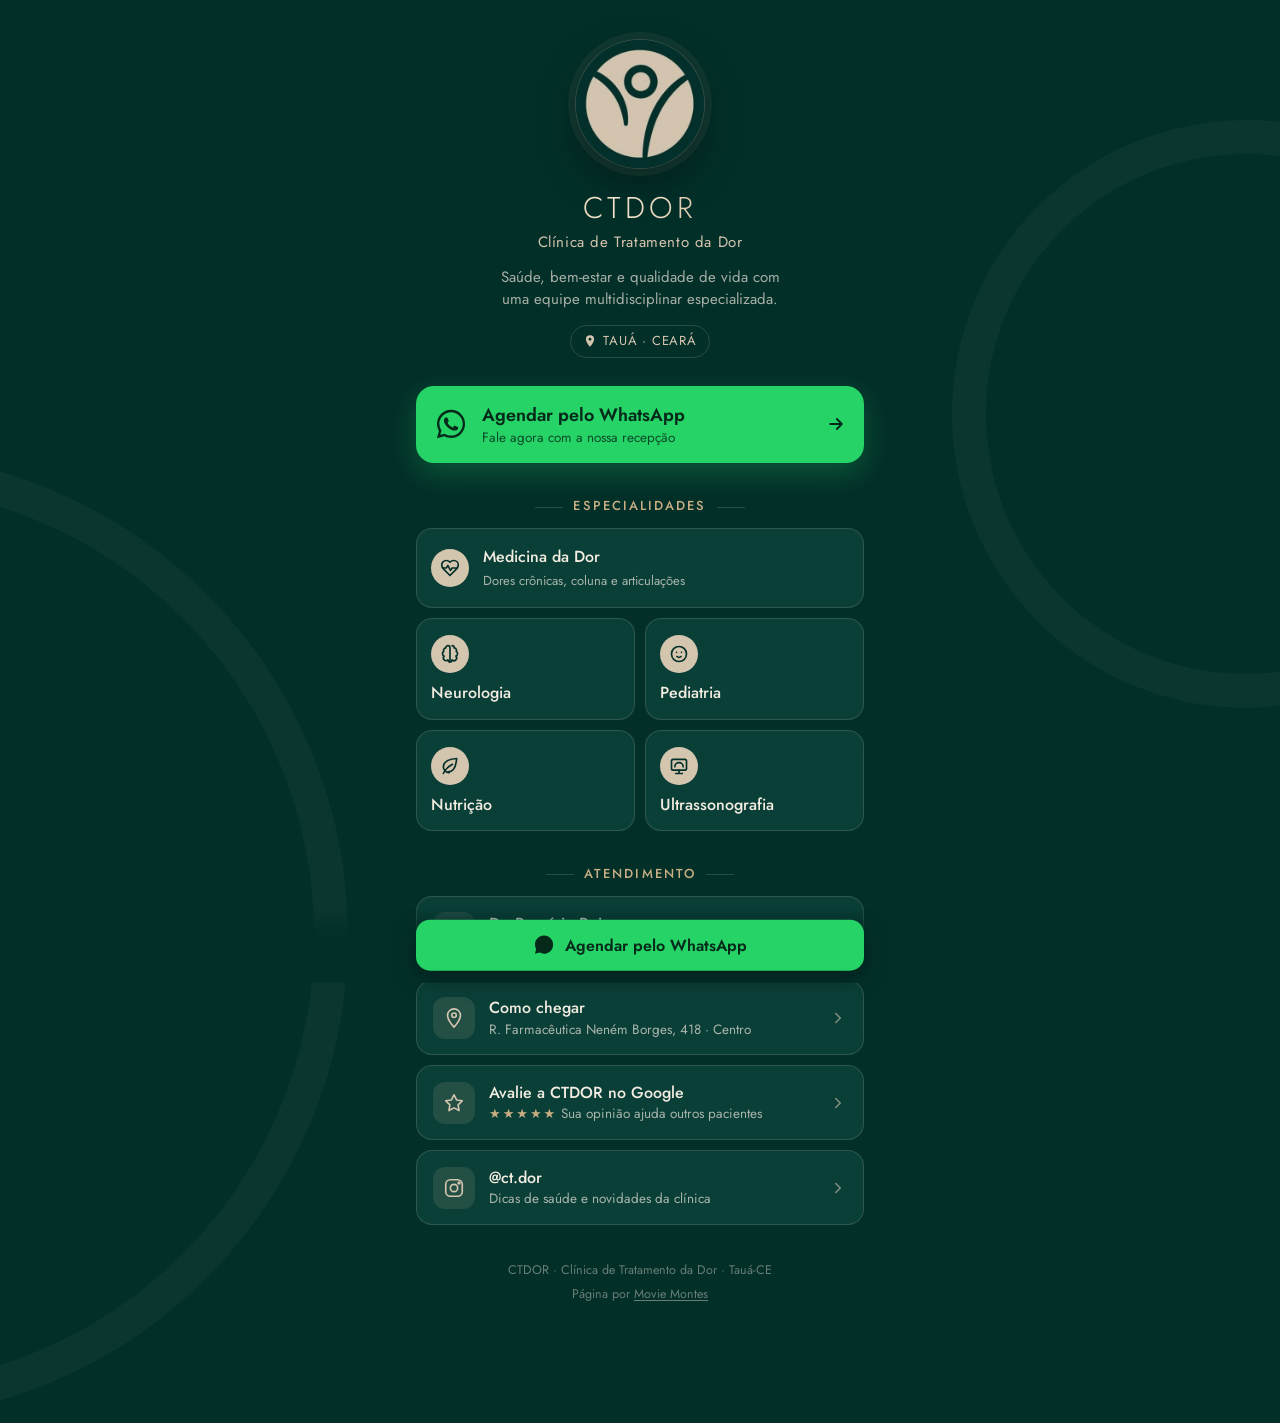
==== ctdor/index.html @ d0fdc2e5 "Página de links da CTDOR (substitui o Beacons do Dr. Romário) Co-Authored-By: Claude Opus 5.5 <norep" ====
<!doctype html>
<html lang="pt-BR">
<head>
  <meta charset="utf-8">
  <meta name="viewport" content="width=device-width, initial-scale=1, viewport-fit=cover">
  <title>CTDOR — Clínica de Tratamento da Dor · Tauá-CE</title>
  <meta name="description" content="CTDOR, Clínica de Tratamento da Dor em Tauá-CE. Medicina da dor, neurologia, pediatria, nutrição e ultrassonografia. Agende pelo WhatsApp.">
  <meta property="og:type" content="website">
  <meta property="og:title" content="CTDOR — Clínica de Tratamento da Dor">
  <meta property="og:description" content="Equipe multidisciplinar em Tauá-CE. Agende sua consulta pelo WhatsApp.">
  <meta property="og:image" content="https://brunomontes.github.io/ctdor/compartilhar.jpg">
  <meta name="theme-color" content="#032F29">
  <link rel="icon" href="icone.jpg">
  <link rel="apple-touch-icon" href="logo.jpg">
  <link rel="preconnect" href="https://fonts.googleapis.com">
  <link rel="preconnect" href="https://fonts.gstatic.com" crossorigin>
  <link href="https://fonts.googleapis.com/css2?family=Jost:wght@300;400;500;600&display=swap" rel="stylesheet">
  <style>
    :root {
      --verde: #032F29;
      --verde-2: #0A3F37;
      --verde-3: #12524A;
      --bege: #D4C5AF;
      --creme: #F3ECE1;
      --ouro: #C9AE84;
      --zap: #25D366;
      --texto: #F3ECE1;
      --suave: rgba(243, 236, 225, .68);
      --linha: rgba(212, 197, 175, .18);
    }
    * { box-sizing: border-box; margin: 0; padding: 0; }
    html { -webkit-text-size-adjust: 100%; }
    body {
      font-family: "Jost", system-ui, sans-serif;
      background: var(--verde);
      color: var(--texto);
      min-height: 100vh;
      line-height: 1.45;
      overflow-x: hidden;
    }
    /* arcos do logo, ao fundo */
    body::before, body::after {
      content: ""; position: fixed; border-radius: 50%; pointer-events: none; z-index: 0;
      border: 34px solid rgba(255, 255, 255, .035);
    }
    body::before { width: 520px; height: 520px; right: -260px; top: 120px; }
    body::after  { width: 900px; height: 900px; left: -620px; bottom: -520px; }

    main {
      position: relative; z-index: 1;
      max-width: 480px; margin: 0 auto;
      padding: 40px 16px 120px;
    }
    a { color: inherit; text-decoration: none; }
    svg { flex-shrink: 0; }

    /* ---------- topo ---------- */
    .topo { text-align: center; }
    .logo {
      width: 128px; height: 128px; border-radius: 50%;
      display: block; margin: 0 auto 18px;
      box-shadow: 0 0 0 1px var(--linha), 0 0 0 8px rgba(212, 197, 175, .06), 0 16px 40px rgba(0, 0, 0, .35);
    }
    h1 {
      font-weight: 300; font-size: 30px; letter-spacing: .14em;
      background: linear-gradient(100deg, #B89A70, #F4E7CF 45%, #A88A62);
      -webkit-background-clip: text; background-clip: text; color: transparent;
    }
    .sub { font-size: 15px; letter-spacing: .04em; color: var(--bege); margin-top: 2px; }
    .bio { color: var(--suave); font-size: 15px; margin: 14px auto 0; max-width: 34ch; }
    .local {
      display: inline-flex; align-items: center; gap: 6px; margin-top: 14px;
      font-size: 13px; letter-spacing: .06em; text-transform: uppercase; color: var(--bege);
      padding: 6px 12px; border: 1px solid var(--linha); border-radius: 99px;
    }

    /* ---------- botões ---------- */
    .cta {
      display: flex; align-items: center; gap: 14px;
      margin-top: 28px; padding: 16px 18px; border-radius: 18px;
      background: var(--zap); color: #062A1A;
      box-shadow: 0 10px 28px rgba(37, 211, 102, .25);
      transition: transform .15s ease;
    }
    .cta:active { transform: scale(.98); }
    .cta b { display: block; font-size: 18px; font-weight: 600; }
    .cta small { display: block; font-size: 13.5px; opacity: .8; }
    .cta .seta { margin-left: auto; }

    .titulo {
      margin: 34px 0 12px; font-size: 13px; font-weight: 500;
      letter-spacing: .16em; text-transform: uppercase; color: var(--ouro); text-align: center;
    }
    .titulo::before, .titulo::after {
      content: ""; display: inline-block; width: 28px; height: 1px; background: var(--linha);
      vertical-align: middle; margin: 0 10px;
    }

    .grade { display: grid; grid-template-columns: 1fr 1fr; gap: 10px; }
    .esp {
      display: flex; flex-direction: column; gap: 10px;
      padding: 16px 14px; border-radius: 16px;
      background: var(--verde-2); border: 1px solid var(--linha);
      transition: background .15s ease, transform .15s ease;
    }
    .esp:hover { background: var(--verde-3); }
    .esp:active { transform: scale(.98); }
    .esp .ic {
      width: 38px; height: 38px; border-radius: 50%;
      display: grid; place-items: center; background: var(--bege); color: var(--verde);
    }
    .esp b { font-weight: 500; font-size: 16px; line-height: 1.2; }
    .esp small { font-size: 13px; color: var(--suave); }
    .esp.larga { grid-column: 1 / -1; flex-direction: row; align-items: center; gap: 14px; }

    .item {
      display: flex; align-items: center; gap: 14px;
      padding: 15px 16px; border-radius: 16px; margin-bottom: 10px;
      background: var(--verde-2); border: 1px solid var(--linha);
      transition: background .15s ease, transform .15s ease;
    }
    .item:hover { background: var(--verde-3); }
    .item:active { transform: scale(.98); }
    .item .ic {
      width: 42px; height: 42px; border-radius: 12px;
      display: grid; place-items: center; background: rgba(212, 197, 175, .12); color: var(--bege);
    }
    .item b { display: block; font-weight: 500; font-size: 16px; }
    .item small { display: block; font-size: 13.5px; color: var(--suave); }
    .item .seta { margin-left: auto; color: var(--bege); opacity: .6; }
    .estrelas { color: var(--ouro); letter-spacing: 2px; font-size: 13px; }

    footer {
      text-align: center; margin-top: 36px; font-size: 12.5px; color: rgba(243, 236, 225, .42);
    }
    footer a { text-decoration: underline; text-underline-offset: 2px; }

    /* ---------- barra fixa de WhatsApp ---------- */
    .barra {
      position: fixed; z-index: 5; left: 0; right: 0; bottom: 0;
      padding: 12px 16px calc(12px + env(safe-area-inset-bottom));
      background: linear-gradient(to top, var(--verde) 60%, rgba(3, 47, 41, 0));
      transform: translateY(110%); transition: transform .25s ease;
    }
    .barra.visivel { transform: none; }
    .barra a {
      max-width: 448px; margin: 0 auto;
      display: flex; align-items: center; justify-content: center; gap: 10px;
      padding: 14px; border-radius: 14px; background: var(--zap); color: #062A1A;
      font-weight: 600; font-size: 16px; box-shadow: 0 8px 24px rgba(0, 0, 0, .3);
    }

    @media (prefers-reduced-motion: reduce) {
      * { transition: none !important; }
    }
  </style>
</head>
<body>
  <main>

    <header class="topo">
      <img class="logo" src="logo.jpg" alt="Logo CTDOR" width="128" height="128">
      <h1>CTDOR</h1>
      <p class="sub">Clínica de Tratamento da Dor</p>
      <p class="bio">Saúde, bem-estar e qualidade de vida com uma equipe multidisciplinar especializada.</p>
      <span class="local">
        <svg width="14" height="14" viewBox="0 0 24 24" fill="currentColor"><path d="M12 2a7 7 0 0 0-7 7c0 5.2 7 13 7 13s7-7.8 7-13a7 7 0 0 0-7-7Zm0 9.5A2.5 2.5 0 1 1 12 6.5a2.5 2.5 0 0 1 0 5Z"/></svg>
        Tauá · Ceará
      </span>
    </header>

    <!-- Botão principal: recepção da clínica -->
    <a class="cta zap" id="cta" data-msg="Olá! Vim pelo Instagram e gostaria de agendar uma consulta na CTDOR." href="https://wa.me/5588997173507" target="_blank" rel="noopener">
      <svg width="34" height="34" viewBox="0 0 24 24" fill="currentColor"><path d="M19.05 4.91A9.82 9.82 0 0 0 12.04 2C6.58 2 2.13 6.45 2.13 11.91c0 1.75.46 3.45 1.32 4.95L2.05 22l5.25-1.38c1.45.79 3.08 1.21 4.74 1.21 5.46 0 9.91-4.45 9.91-9.91 0-2.65-1.03-5.14-2.9-7.01Zm-7.01 15.24c-1.48 0-2.93-.4-4.2-1.15l-.3-.18-3.12.82.83-3.04-.2-.31a8.26 8.26 0 0 1-1.26-4.38c0-4.54 3.7-8.24 8.24-8.24 2.2 0 4.27.86 5.82 2.42a8.18 8.18 0 0 1 2.41 5.83c.01 4.54-3.68 8.23-8.22 8.23Zm4.52-6.16c-.25-.12-1.47-.72-1.69-.81-.23-.08-.39-.12-.56.12-.17.25-.64.81-.78.97-.14.17-.29.19-.54.06-.25-.12-1.05-.39-1.99-1.23-.74-.66-1.23-1.47-1.38-1.72-.14-.25-.02-.38.11-.51.11-.11.25-.29.37-.43s.17-.25.25-.41c.08-.17.04-.31-.02-.43s-.56-1.34-.76-1.84c-.2-.48-.41-.42-.56-.43h-.48c-.17 0-.43.06-.66.31-.22.25-.86.85-.86 2.07 0 1.22.89 2.4 1.01 2.56.12.17 1.75 2.67 4.23 3.74.59.26 1.05.41 1.41.52.59.19 1.13.16 1.56.1.48-.07 1.47-.6 1.67-1.18.21-.58.21-1.07.14-1.18s-.22-.16-.47-.28Z"/></svg>
      <span>
        <b>Agendar pelo WhatsApp</b>
        <small>Fale agora com a nossa recepção</small>
      </span>
      <svg class="seta" width="20" height="20" viewBox="0 0 24 24" fill="none" stroke="currentColor" stroke-width="2.2" stroke-linecap="round" stroke-linejoin="round"><path d="M5 12h14M13 6l6 6-6 6"/></svg>
    </a>

    <!-- Especialidades: cada uma abre o WhatsApp já dizendo qual é -->
    <h2 class="titulo">Especialidades</h2>
    <div class="grade">
      <a class="esp larga zap" data-msg="Olá! Vim pelo Instagram e gostaria de agendar uma consulta de Medicina da Dor." href="https://wa.me/5588997173507" target="_blank" rel="noopener">
        <span class="ic"><svg width="20" height="20" viewBox="0 0 24 24" fill="none" stroke="currentColor" stroke-width="2" stroke-linecap="round" stroke-linejoin="round"><path d="M19 14c1.5-1.5 3-3.2 3-5.5A5.5 5.5 0 0 0 16.5 3c-1.8 0-3 .5-4.5 2-1.5-1.5-2.7-2-4.5-2A5.5 5.5 0 0 0 2 8.5c0 2.3 1.5 4 3 5.5l7 7Z"/><path d="M3.2 12h4.3l2-3 3 6 2-3h6.3"/></svg></span>
        <span><b>Medicina da Dor</b><br><small>Dores crônicas, coluna e articulações</small></span>
      </a>
      <a class="esp zap" data-msg="Olá! Vim pelo Instagram e gostaria de agendar uma consulta de Neurologia." href="https://wa.me/5588997173507" target="_blank" rel="noopener">
        <span class="ic"><svg width="20" height="20" viewBox="0 0 24 24" fill="none" stroke="currentColor" stroke-width="2" stroke-linecap="round" stroke-linejoin="round"><path d="M9.5 2A2.5 2.5 0 0 0 7 4.5v.2A3 3 0 0 0 4.5 9a3 3 0 0 0 .5 5.5A3 3 0 0 0 9.5 19 2.5 2.5 0 0 0 12 21.5V4.5A2.5 2.5 0 0 0 9.5 2Z"/><path d="M14.5 2A2.5 2.5 0 0 1 17 4.5v.2A3 3 0 0 1 19.5 9a3 3 0 0 1-.5 5.5A3 3 0 0 1 14.5 19 2.5 2.5 0 0 1 12 21.5"/></svg></span>
        <b>Neurologia</b>
      </a>
      <a class="esp zap" data-msg="Olá! Vim pelo Instagram e gostaria de agendar uma consulta de Pediatria." href="https://wa.me/5588997173507" target="_blank" rel="noopener">
        <span class="ic"><svg width="20" height="20" viewBox="0 0 24 24" fill="none" stroke="currentColor" stroke-width="2" stroke-linecap="round" stroke-linejoin="round"><circle cx="12" cy="12" r="9"/><path d="M9 10h.01M15 10h.01M9.5 15a3.5 3.5 0 0 0 5 0"/></svg></span>
        <b>Pediatria</b>
      </a>
      <a class="esp zap" data-msg="Olá! Vim pelo Instagram e gostaria de agendar uma consulta de Nutrição." href="https://wa.me/5588997173507" target="_blank" rel="noopener">
        <span class="ic"><svg width="20" height="20" viewBox="0 0 24 24" fill="none" stroke="currentColor" stroke-width="2" stroke-linecap="round" stroke-linejoin="round"><path d="M11 20A7 7 0 0 1 4 13c0-5 4-9 16-10-1 12-5 16-10 16Z"/><path d="M4 21c3-6 7-9 11-11"/></svg></span>
        <b>Nutrição</b>
      </a>
      <a class="esp zap" data-msg="Olá! Vim pelo Instagram e gostaria de agendar um exame de Ultrassonografia." href="https://wa.me/5588997173507" target="_blank" rel="noopener">
        <span class="ic"><svg width="20" height="20" viewBox="0 0 24 24" fill="none" stroke="currentColor" stroke-width="2" stroke-linecap="round" stroke-linejoin="round"><rect x="3" y="4" width="18" height="13" rx="2"/><path d="M7 13a5 5 0 0 1 10 0M8 21h8M12 17v4"/></svg></span>
        <b>Ultrassonografia</b>
      </a>
    </div>

    <h2 class="titulo">Atendimento</h2>

    <a class="item" href="http://wa.me/5588981586446?text=Ol%C3%A1!%20Vim%20pelo%20Instagram%20e%20gostaria%20de%20saber%20mais%20sobre%20a%20consulta%20com%20Dr.%20Rom%C3%A1rio." target="_blank" rel="noopener">
      <span class="ic"><svg width="22" height="22" viewBox="0 0 24 24" fill="none" stroke="currentColor" stroke-width="1.8" stroke-linecap="round" stroke-linejoin="round"><circle cx="12" cy="7" r="4"/><path d="M5 21v-1a7 7 0 0 1 14 0v1"/><path d="M12 14v4M10 16h4"/></svg></span>
      <span><b>Dr. Romário Reis</b><small>Médico da Dor · agende direto</small></span>
      <svg class="seta" width="18" height="18" viewBox="0 0 24 24" fill="none" stroke="currentColor" stroke-width="2" stroke-linecap="round" stroke-linejoin="round"><path d="M9 6l6 6-6 6"/></svg>
    </a>

    <a class="item" href="https://maps.app.goo.gl/uJLGtq2sRUWbAccD6" target="_blank" rel="noopener">
      <span class="ic"><svg width="22" height="22" viewBox="0 0 24 24" fill="none" stroke="currentColor" stroke-width="1.8" stroke-linecap="round" stroke-linejoin="round"><path d="M12 22s7-7.8 7-13a7 7 0 0 0-14 0c0 5.2 7 13 7 13Z"/><circle cx="12" cy="9" r="2.5"/></svg></span>
      <span><b>Como chegar</b><small>R. Farmacêutica Neném Borges, 418 · Centro</small></span>
      <svg class="seta" width="18" height="18" viewBox="0 0 24 24" fill="none" stroke="currentColor" stroke-width="2" stroke-linecap="round" stroke-linejoin="round"><path d="M9 6l6 6-6 6"/></svg>
    </a>

    <a class="item" href="https://g.page/r/CV7LRd27V3snEBM/review" target="_blank" rel="noopener">
      <span class="ic"><svg width="22" height="22" viewBox="0 0 24 24" fill="none" stroke="currentColor" stroke-width="1.8" stroke-linejoin="round"><path d="m12 3 2.8 5.7 6.2.9-4.5 4.4 1 6.2L12 17.3 6.5 20.2l1-6.2L3 9.6l6.2-.9Z"/></svg></span>
      <span><b>Avalie a CTDOR no Google</b><small><span class="estrelas">★★★★★</span> Sua opinião ajuda outros pacientes</small></span>
      <svg class="seta" width="18" height="18" viewBox="0 0 24 24" fill="none" stroke="currentColor" stroke-width="2" stroke-linecap="round" stroke-linejoin="round"><path d="M9 6l6 6-6 6"/></svg>
    </a>

    <a class="item" href="https://www.instagram.com/ct.dor/" target="_blank" rel="noopener">
      <span class="ic"><svg width="22" height="22" viewBox="0 0 24 24" fill="none" stroke="currentColor" stroke-width="1.8"><rect x="3" y="3" width="18" height="18" rx="5"/><circle cx="12" cy="12" r="4"/><circle cx="17.5" cy="6.5" r="1" fill="currentColor"/></svg></span>
      <span><b>@ct.dor</b><small>Dicas de saúde e novidades da clínica</small></span>
      <svg class="seta" width="18" height="18" viewBox="0 0 24 24" fill="none" stroke="currentColor" stroke-width="2" stroke-linecap="round" stroke-linejoin="round"><path d="M9 6l6 6-6 6"/></svg>
    </a>

    <footer>
      <p>CTDOR · Clínica de Tratamento da Dor · Tauá-CE</p>
      <p style="margin-top:6px">Página por <a href="https://brunomontes.github.io" target="_blank" rel="noopener">Movie Montes</a></p>
    </footer>
  </main>

  <div class="barra" id="barra" aria-hidden="true">
    <a class="zap" data-msg="Olá! Vim pelo Instagram e gostaria de agendar uma consulta na CTDOR." href="https://wa.me/5588997173507" target="_blank" rel="noopener" tabindex="-1">
      <svg width="22" height="22" viewBox="0 0 24 24" fill="currentColor"><path d="M12.04 2C6.58 2 2.13 6.45 2.13 11.91c0 1.75.46 3.45 1.32 4.95L2.05 22l5.25-1.38c1.45.79 3.08 1.21 4.74 1.21 5.46 0 9.91-4.45 9.91-9.91S17.5 2 12.04 2Z"/></svg>
      Agendar pelo WhatsApp
    </a>
  </div>

  <script>
    // Número da recepção da CTDOR (com 55 + DDD). Troque aqui se mudar.
    var WHATSAPP = "5588997173507";

    document.querySelectorAll("a.zap").forEach(function (a) {
      a.href = "https://wa.me/" + WHATSAPP + "?text=" + encodeURIComponent(a.dataset.msg);
    });

    // Barra fixa aparece quando o botão principal sai da tela
    var barra = document.getElementById("barra");
    if ("IntersectionObserver" in window) {
      new IntersectionObserver(function (e) {
        barra.classList.toggle("visivel", !e[0].isIntersecting && e[0].boundingClientRect.top < 0);
      }).observe(document.getElementById("cta"));
    }
  </script>
</body>
</html>
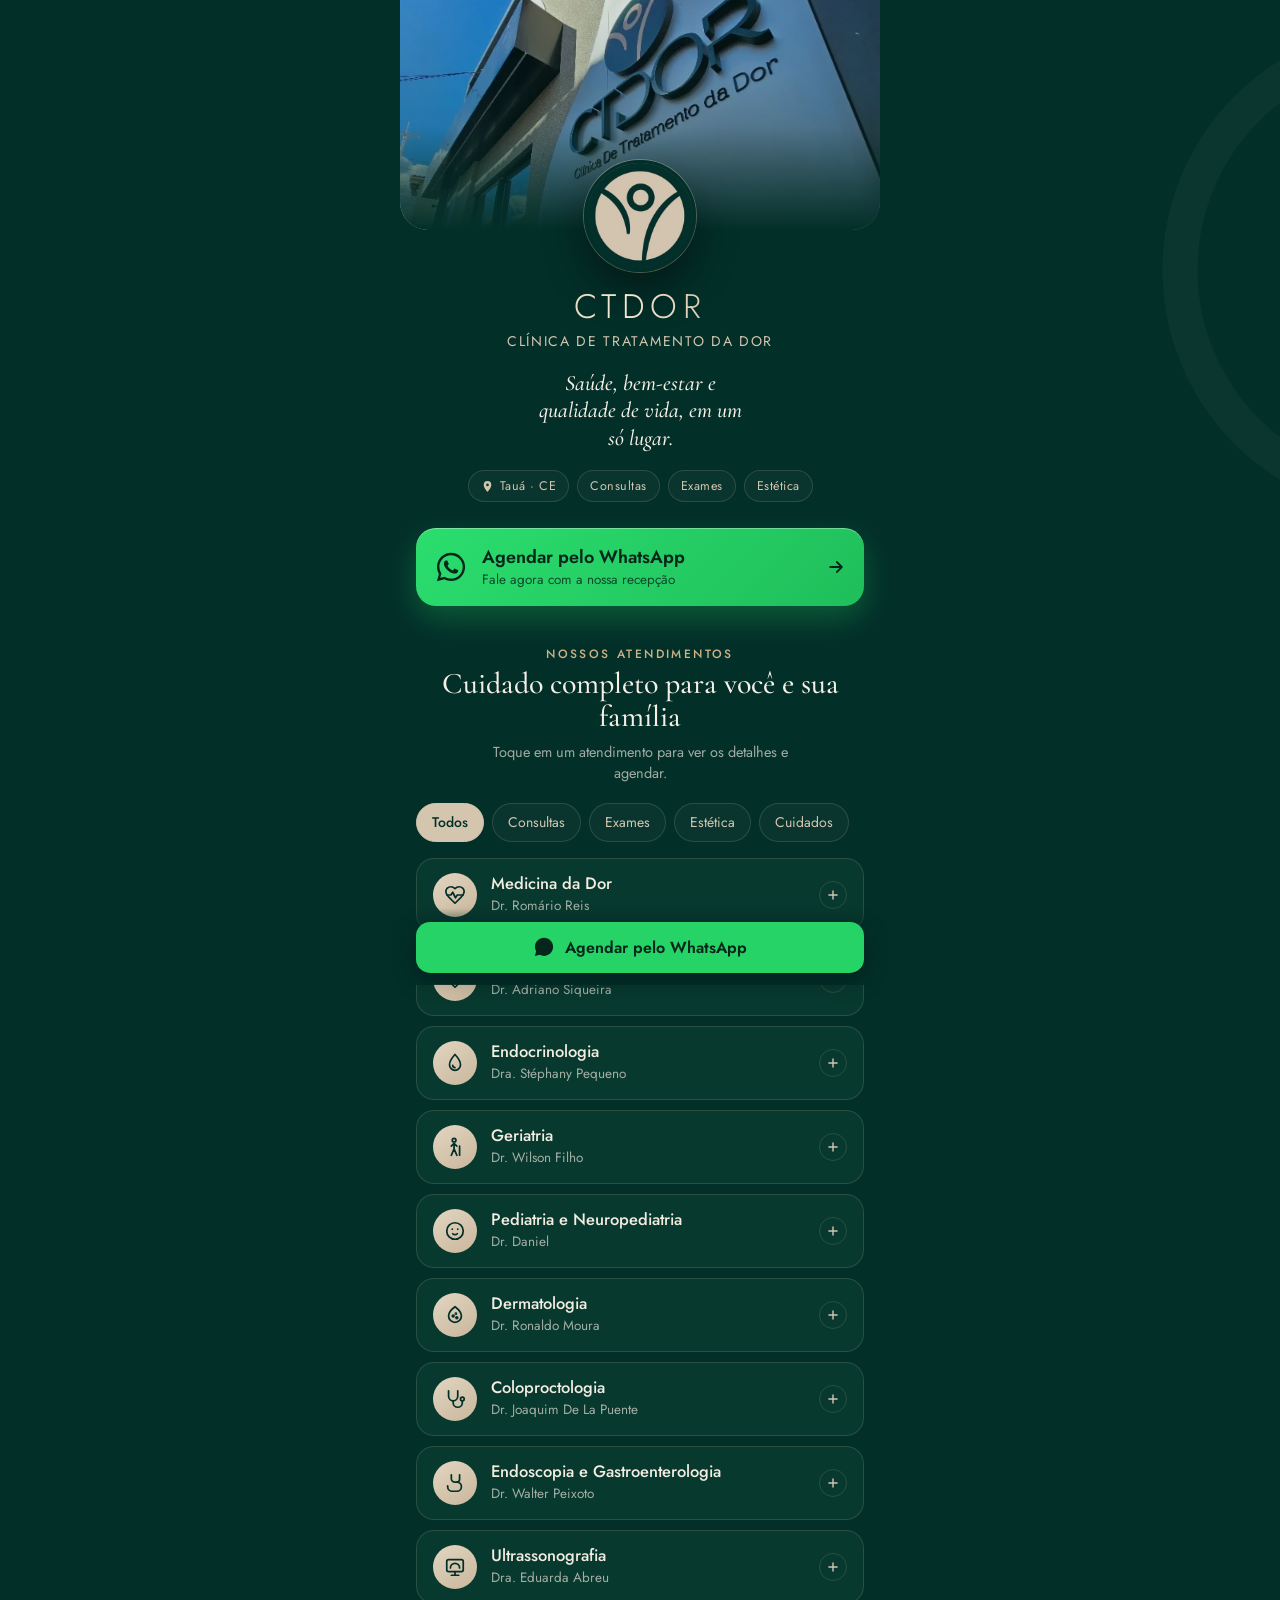
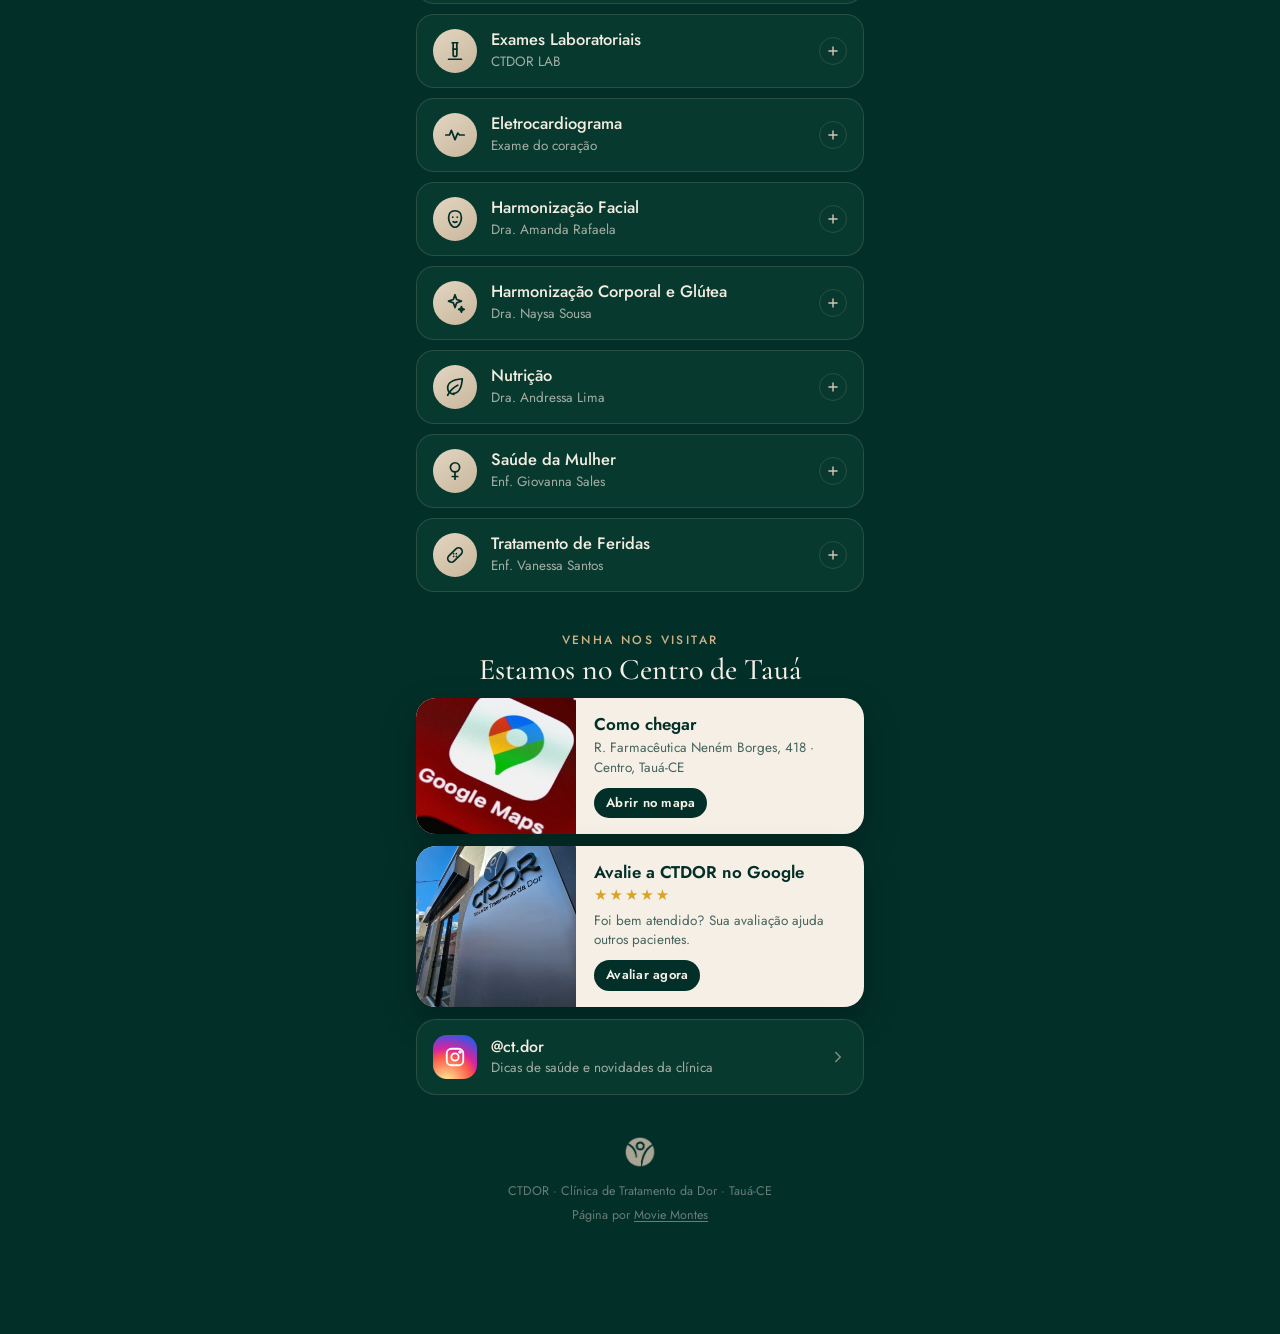
==== commit debc17c5: "CTDOR: atendimentos da planilha, capa com a fachada e cartões com foto Tira o link do Dr. Romário, q" ====
--- a/ctdor/index.html
+++ b/ctdor/index.html
@@ -4,240 +4,315 @@
   <meta charset="utf-8">
   <meta name="viewport" content="width=device-width, initial-scale=1, viewport-fit=cover">
   <title>CTDOR — Clínica de Tratamento da Dor · Tauá-CE</title>
-  <meta name="description" content="CTDOR, Clínica de Tratamento da Dor em Tauá-CE. Medicina da dor, neurologia, pediatria, nutrição e ultrassonografia. Agende pelo WhatsApp.">
+  <meta name="description" content="CTDOR, clínica em Tauá-CE: medicina da dor, cardiologia, endocrinologia, geriatria, pediatria, nutrição, harmonização, ultrassonografia, endoscopia e exames. Agende pelo WhatsApp.">
   <meta property="og:type" content="website">
   <meta property="og:title" content="CTDOR — Clínica de Tratamento da Dor">
-  <meta property="og:description" content="Equipe multidisciplinar em Tauá-CE. Agende sua consulta pelo WhatsApp.">
+  <meta property="og:description" content="Consultas, exames e estética em um só lugar, em Tauá-CE. Agende pelo WhatsApp.">
   <meta property="og:image" content="https://brunomontes.github.io/ctdor/compartilhar.jpg">
   <meta name="theme-color" content="#032F29">
   <link rel="icon" href="icone.jpg">
   <link rel="apple-touch-icon" href="logo.jpg">
   <link rel="preconnect" href="https://fonts.googleapis.com">
   <link rel="preconnect" href="https://fonts.gstatic.com" crossorigin>
-  <link href="https://fonts.googleapis.com/css2?family=Jost:wght@300;400;500;600&display=swap" rel="stylesheet">
+  <link href="https://fonts.googleapis.com/css2?family=Cormorant+Garamond:ital,wght@0,500;1,500&family=Jost:wght@300;400;500;600&display=swap" rel="stylesheet">
   <style>
     :root {
       --verde: #032F29;
-      --verde-2: #0A3F37;
-      --verde-3: #12524A;
+      --verde-2: #08392F;
+      --verde-3: #0E4A40;
       --bege: #D4C5AF;
-      --creme: #F3ECE1;
-      --ouro: #C9AE84;
+      --creme: #F5EFE6;
+      --ouro: #CDB287;
       --zap: #25D366;
       --texto: #F3ECE1;
-      --suave: rgba(243, 236, 225, .68);
-      --linha: rgba(212, 197, 175, .18);
+      --suave: rgba(243, 236, 225, .66);
+      --linha: rgba(212, 197, 175, .16);
+      --raio: 20px;
     }
     * { box-sizing: border-box; margin: 0; padding: 0; }
-    html { -webkit-text-size-adjust: 100%; }
+    html { -webkit-text-size-adjust: 100%; scroll-behavior: smooth; }
     body {
       font-family: "Jost", system-ui, sans-serif;
       background: var(--verde);
       color: var(--texto);
-      min-height: 100vh;
       line-height: 1.45;
       overflow-x: hidden;
     }
-    /* arcos do logo, ao fundo */
-    body::before, body::after {
-      content: ""; position: fixed; border-radius: 50%; pointer-events: none; z-index: 0;
-      border: 34px solid rgba(255, 255, 255, .035);
-    }
-    body::before { width: 520px; height: 520px; right: -260px; top: 120px; }
-    body::after  { width: 900px; height: 900px; left: -620px; bottom: -520px; }
-
-    main {
-      position: relative; z-index: 1;
-      max-width: 480px; margin: 0 auto;
-      padding: 40px 16px 120px;
+    body::before {
+      content: ""; position: fixed; inset: 0; pointer-events: none; z-index: 0;
+      background:
+        radial-gradient(circle at 110% 30%, transparent 210px, rgba(255,255,255,.035) 211px, rgba(255,255,255,.035) 245px, transparent 246px),
+        radial-gradient(circle at -40% 95%, transparent 380px, rgba(255,255,255,.03) 381px, rgba(255,255,255,.03) 420px, transparent 421px);
     }
     a { color: inherit; text-decoration: none; }
+    button { font: inherit; color: inherit; background: none; border: 0; cursor: pointer; }
     svg { flex-shrink: 0; }
 
-    /* ---------- topo ---------- */
-    .topo { text-align: center; }
+    .pagina { position: relative; z-index: 1; max-width: 480px; margin: 0 auto; padding-bottom: 110px; }
+    .conteudo { padding: 0 16px; }
+
+    /* ---------- capa ---------- */
+    .capa { position: relative; height: 230px; overflow: hidden; }
+    .capa img { width: 100%; height: 100%; object-fit: cover; object-position: center 12%; display: block; }
+    .capa::after {
+      content: ""; position: absolute; inset: 0;
+      background: linear-gradient(to bottom, rgba(3,47,41,.15) 0%, rgba(3,47,41,.35) 55%, var(--verde) 100%);
+    }
+    @media (min-width: 481px) { .capa { border-radius: 0 0 28px 28px; } }
+
+    .topo { text-align: center; margin-top: -70px; position: relative; z-index: 2; }
     .logo {
-      width: 128px; height: 128px; border-radius: 50%;
-      display: block; margin: 0 auto 18px;
-      box-shadow: 0 0 0 1px var(--linha), 0 0 0 8px rgba(212, 197, 175, .06), 0 16px 40px rgba(0, 0, 0, .35);
+      width: 112px; height: 112px; border-radius: 50%; display: block; margin: 0 auto 16px;
+      border: 3px solid var(--verde);
+      box-shadow: 0 0 0 1px rgba(212,197,175,.35), 0 18px 40px rgba(0,0,0,.45);
     }
     h1 {
-      font-weight: 300; font-size: 30px; letter-spacing: .14em;
-      background: linear-gradient(100deg, #B89A70, #F4E7CF 45%, #A88A62);
+      font-weight: 300; font-size: 34px; letter-spacing: .16em; line-height: 1.1;
+      background: linear-gradient(100deg, #B89A70, #F6EBD6 45%, #A88A62);
       -webkit-background-clip: text; background-clip: text; color: transparent;
     }
-    .sub { font-size: 15px; letter-spacing: .04em; color: var(--bege); margin-top: 2px; }
-    .bio { color: var(--suave); font-size: 15px; margin: 14px auto 0; max-width: 34ch; }
-    .local {
-      display: inline-flex; align-items: center; gap: 6px; margin-top: 14px;
-      font-size: 13px; letter-spacing: .06em; text-transform: uppercase; color: var(--bege);
-      padding: 6px 12px; border: 1px solid var(--linha); border-radius: 99px;
-    }
-
-    /* ---------- botões ---------- */
+    .sub { font-size: 14px; letter-spacing: .12em; text-transform: uppercase; color: var(--bege); margin-top: 6px; }
+    .frase {
+      font-family: "Cormorant Garamond", serif; font-style: italic; font-weight: 500;
+      font-size: 22px; line-height: 1.25; color: var(--creme); margin: 18px auto 0; max-width: 22ch;
+    }
+    .selos { display: flex; justify-content: center; flex-wrap: wrap; gap: 8px; margin-top: 18px; }
+    .selo {
+      display: inline-flex; align-items: center; gap: 6px;
+      font-size: 12.5px; letter-spacing: .04em; color: var(--bege);
+      padding: 6px 12px; border: 1px solid var(--linha); border-radius: 99px; background: rgba(255,255,255,.03);
+    }
+
+    /* ---------- botão principal ---------- */
     .cta {
       display: flex; align-items: center; gap: 14px;
-      margin-top: 28px; padding: 16px 18px; border-radius: 18px;
-      background: var(--zap); color: #062A1A;
-      box-shadow: 0 10px 28px rgba(37, 211, 102, .25);
+      margin-top: 26px; padding: 16px 18px; border-radius: var(--raio);
+      background: linear-gradient(135deg, #2BDD6E, #1FBF5B); color: #05261A;
+      box-shadow: 0 12px 30px rgba(37, 211, 102, .28), inset 0 1px 0 rgba(255,255,255,.35);
+      position: relative; overflow: hidden;
       transition: transform .15s ease;
     }
+    .cta::after {
+      content: ""; position: absolute; top: 0; bottom: 0; width: 60px; left: -80px;
+      background: linear-gradient(90deg, transparent, rgba(255,255,255,.45), transparent);
+      transform: skewX(-20deg); animation: brilho 4.5s ease-in-out 1.5s infinite;
+    }
+    @keyframes brilho { 0%, 70% { left: -80px; } 100% { left: 120%; } }
     .cta:active { transform: scale(.98); }
     .cta b { display: block; font-size: 18px; font-weight: 600; }
-    .cta small { display: block; font-size: 13.5px; opacity: .8; }
+    .cta small { display: block; font-size: 13.5px; opacity: .78; }
     .cta .seta { margin-left: auto; }
 
-    .titulo {
-      margin: 34px 0 12px; font-size: 13px; font-weight: 500;
-      letter-spacing: .16em; text-transform: uppercase; color: var(--ouro); text-align: center;
-    }
-    .titulo::before, .titulo::after {
-      content: ""; display: inline-block; width: 28px; height: 1px; background: var(--linha);
-      vertical-align: middle; margin: 0 10px;
-    }
-
-    .grade { display: grid; grid-template-columns: 1fr 1fr; gap: 10px; }
-    .esp {
-      display: flex; flex-direction: column; gap: 10px;
-      padding: 16px 14px; border-radius: 16px;
+    /* ---------- títulos ---------- */
+    .secao { margin-top: 40px; }
+    .rotulo {
+      display: block; text-align: center; font-size: 12px; font-weight: 500;
+      letter-spacing: .2em; text-transform: uppercase; color: var(--ouro);
+    }
+    h2 {
+      text-align: center; font-family: "Cormorant Garamond", serif; font-weight: 500;
+      font-size: 30px; line-height: 1.1; color: var(--creme); margin-top: 4px;
+    }
+    .intro { text-align: center; color: var(--suave); font-size: 14.5px; margin: 8px auto 0; max-width: 34ch; }
+
+    /* ---------- filtros ---------- */
+    .filtros {
+      display: flex; gap: 8px; overflow-x: auto; margin: 18px -16px 14px; padding: 2px 16px;
+      scrollbar-width: none;
+    }
+    .filtros::-webkit-scrollbar { display: none; }
+    .filtro {
+      flex-shrink: 0; padding: 8px 15px; border-radius: 99px; font-size: 14px;
+      border: 1px solid var(--linha); color: var(--bege); background: rgba(255,255,255,.03);
+      transition: background .15s ease, color .15s ease;
+    }
+    .filtro[aria-pressed="true"] { background: var(--bege); color: var(--verde); border-color: var(--bege); font-weight: 500; }
+
+    /* ---------- cartões de atendimento ---------- */
+    .lista { display: grid; gap: 10px; }
+    .atend {
+      border-radius: 18px; background: var(--verde-2); border: 1px solid var(--linha);
+      overflow: hidden; transition: background .2s ease, border-color .2s ease;
+    }
+    .atend[open] { background: var(--verde-3); border-color: rgba(212,197,175,.3); }
+    .atend[hidden] { display: none; }
+    .atend summary {
+      list-style: none; display: flex; align-items: center; gap: 14px;
+      padding: 14px 16px; cursor: pointer;
+    }
+    .atend summary::-webkit-details-marker { display: none; }
+    .atend .ic {
+      width: 44px; height: 44px; border-radius: 50%; display: grid; place-items: center;
+      background: linear-gradient(145deg, #E2D5C1, #C9B79C); color: var(--verde);
+    }
+    .atend .nome { flex: 1; min-width: 0; }
+    .atend b { display: block; font-weight: 500; font-size: 16.5px; line-height: 1.2; }
+    .atend small { display: block; font-size: 13.5px; color: var(--suave); margin-top: 2px; }
+    .atend .mais {
+      width: 28px; height: 28px; border-radius: 50%; display: grid; place-items: center;
+      border: 1px solid var(--linha); color: var(--bege); transition: transform .25s ease;
+    }
+    .atend[open] .mais { transform: rotate(45deg); }
+    .detalhe { padding: 0 16px 16px 74px; }
+    .tags { display: flex; flex-wrap: wrap; gap: 6px; }
+    .tags span {
+      font-size: 13px; padding: 5px 10px; border-radius: 99px;
+      background: rgba(212,197,175,.1); color: var(--creme);
+    }
+    .agendar {
+      display: inline-flex; align-items: center; gap: 8px; margin-top: 14px;
+      padding: 10px 14px; border-radius: 12px; background: var(--zap); color: #05261A;
+      font-weight: 600; font-size: 14.5px;
+    }
+
+    /* ---------- cartões com foto ---------- */
+    .foto-card {
+      display: flex; align-items: stretch; min-height: 116px; margin-top: 12px;
+      border-radius: var(--raio); overflow: hidden; background: var(--creme); color: var(--verde);
+      box-shadow: 0 14px 34px rgba(0,0,0,.25);
+      transition: transform .15s ease;
+    }
+    .foto-card:active { transform: scale(.98); }
+    .foto-card .foto { width: 38%; max-width: 160px; flex-shrink: 0; background-size: cover; }
+    .foto-card .txt { flex: 1; padding: 16px 16px 16px 18px; display: flex; flex-direction: column; justify-content: center; }
+    .foto-card b { font-size: 17px; font-weight: 600; line-height: 1.2; }
+    .foto-card small { font-size: 13.5px; color: rgba(3,47,41,.72); margin-top: 4px; }
+    .foto-card .acao {
+      margin-top: 10px; align-self: flex-start; font-size: 13px; font-weight: 600; letter-spacing: .02em;
+      padding: 6px 12px; border-radius: 99px; background: var(--verde); color: var(--creme);
+    }
+    .estrelas { color: #D9A520; letter-spacing: 2px; font-size: 15px; margin-top: 2px; }
+
+    .insta {
+      display: flex; align-items: center; gap: 14px; margin-top: 12px;
+      padding: 15px 16px; border-radius: var(--raio);
       background: var(--verde-2); border: 1px solid var(--linha);
-      transition: background .15s ease, transform .15s ease;
-    }
-    .esp:hover { background: var(--verde-3); }
-    .esp:active { transform: scale(.98); }
-    .esp .ic {
-      width: 38px; height: 38px; border-radius: 50%;
-      display: grid; place-items: center; background: var(--bege); color: var(--verde);
-    }
-    .esp b { font-weight: 500; font-size: 16px; line-height: 1.2; }
-    .esp small { font-size: 13px; color: var(--suave); }
-    .esp.larga { grid-column: 1 / -1; flex-direction: row; align-items: center; gap: 14px; }
-
-    .item {
-      display: flex; align-items: center; gap: 14px;
-      padding: 15px 16px; border-radius: 16px; margin-bottom: 10px;
-      background: var(--verde-2); border: 1px solid var(--linha);
-      transition: background .15s ease, transform .15s ease;
-    }
-    .item:hover { background: var(--verde-3); }
-    .item:active { transform: scale(.98); }
-    .item .ic {
-      width: 42px; height: 42px; border-radius: 12px;
-      display: grid; place-items: center; background: rgba(212, 197, 175, .12); color: var(--bege);
-    }
-    .item b { display: block; font-weight: 500; font-size: 16px; }
-    .item small { display: block; font-size: 13.5px; color: var(--suave); }
-    .item .seta { margin-left: auto; color: var(--bege); opacity: .6; }
-    .estrelas { color: var(--ouro); letter-spacing: 2px; font-size: 13px; }
-
-    footer {
-      text-align: center; margin-top: 36px; font-size: 12.5px; color: rgba(243, 236, 225, .42);
-    }
+    }
+    .insta .ic {
+      width: 44px; height: 44px; border-radius: 14px; display: grid; place-items: center; color: #fff;
+      background: radial-gradient(circle at 30% 107%, #fdf497 0%, #fd5949 45%, #d6249f 60%, #285AEB 90%);
+    }
+    .insta b { display: block; font-weight: 500; font-size: 16px; }
+    .insta small { display: block; font-size: 13.5px; color: var(--suave); }
+    .insta .seta { margin-left: auto; color: var(--bege); opacity: .6; }
+
+    footer { text-align: center; margin-top: 40px; font-size: 12.5px; color: rgba(243,236,225,.42); }
+    footer img { width: 34px; height: 34px; border-radius: 50%; opacity: .8; margin-bottom: 8px; }
     footer a { text-decoration: underline; text-underline-offset: 2px; }
 
-    /* ---------- barra fixa de WhatsApp ---------- */
+    /* ---------- barra fixa ---------- */
     .barra {
       position: fixed; z-index: 5; left: 0; right: 0; bottom: 0;
-      padding: 12px 16px calc(12px + env(safe-area-inset-bottom));
-      background: linear-gradient(to top, var(--verde) 60%, rgba(3, 47, 41, 0));
+      padding: 14px 16px calc(12px + env(safe-area-inset-bottom));
+      background: linear-gradient(to top, var(--verde) 55%, rgba(3,47,41,0));
       transform: translateY(110%); transition: transform .25s ease;
     }
     .barra.visivel { transform: none; }
     .barra a {
-      max-width: 448px; margin: 0 auto;
-      display: flex; align-items: center; justify-content: center; gap: 10px;
-      padding: 14px; border-radius: 14px; background: var(--zap); color: #062A1A;
-      font-weight: 600; font-size: 16px; box-shadow: 0 8px 24px rgba(0, 0, 0, .3);
-    }
+      max-width: 448px; margin: 0 auto; display: flex; align-items: center; justify-content: center; gap: 10px;
+      padding: 14px; border-radius: 14px; background: var(--zap); color: #05261A;
+      font-weight: 600; font-size: 16px; box-shadow: 0 8px 24px rgba(0,0,0,.3);
+    }
+
+    /* ---------- entrada suave ---------- */
+    .surge { opacity: 0; transform: translateY(14px); transition: opacity .6s ease, transform .6s ease; }
+    .surge.visto { opacity: 1; transform: none; }
 
     @media (prefers-reduced-motion: reduce) {
-      * { transition: none !important; }
+      *, *::after { transition: none !important; animation: none !important; }
+      .surge { opacity: 1; transform: none; }
     }
   </style>
 </head>
 <body>
-  <main>
-
-    <header class="topo">
-      <img class="logo" src="logo.jpg" alt="Logo CTDOR" width="128" height="128">
-      <h1>CTDOR</h1>
-      <p class="sub">Clínica de Tratamento da Dor</p>
-      <p class="bio">Saúde, bem-estar e qualidade de vida com uma equipe multidisciplinar especializada.</p>
-      <span class="local">
-        <svg width="14" height="14" viewBox="0 0 24 24" fill="currentColor"><path d="M12 2a7 7 0 0 0-7 7c0 5.2 7 13 7 13s7-7.8 7-13a7 7 0 0 0-7-7Zm0 9.5A2.5 2.5 0 1 1 12 6.5a2.5 2.5 0 0 1 0 5Z"/></svg>
-        Tauá · Ceará
-      </span>
-    </header>
-
-    <!-- Botão principal: recepção da clínica -->
-    <a class="cta zap" id="cta" data-msg="Olá! Vim pelo Instagram e gostaria de agendar uma consulta na CTDOR." href="https://wa.me/5588997173507" target="_blank" rel="noopener">
-      <svg width="34" height="34" viewBox="0 0 24 24" fill="currentColor"><path d="M19.05 4.91A9.82 9.82 0 0 0 12.04 2C6.58 2 2.13 6.45 2.13 11.91c0 1.75.46 3.45 1.32 4.95L2.05 22l5.25-1.38c1.45.79 3.08 1.21 4.74 1.21 5.46 0 9.91-4.45 9.91-9.91 0-2.65-1.03-5.14-2.9-7.01Zm-7.01 15.24c-1.48 0-2.93-.4-4.2-1.15l-.3-.18-3.12.82.83-3.04-.2-.31a8.26 8.26 0 0 1-1.26-4.38c0-4.54 3.7-8.24 8.24-8.24 2.2 0 4.27.86 5.82 2.42a8.18 8.18 0 0 1 2.41 5.83c.01 4.54-3.68 8.23-8.22 8.23Zm4.52-6.16c-.25-.12-1.47-.72-1.69-.81-.23-.08-.39-.12-.56.12-.17.25-.64.81-.78.97-.14.17-.29.19-.54.06-.25-.12-1.05-.39-1.99-1.23-.74-.66-1.23-1.47-1.38-1.72-.14-.25-.02-.38.11-.51.11-.11.25-.29.37-.43s.17-.25.25-.41c.08-.17.04-.31-.02-.43s-.56-1.34-.76-1.84c-.2-.48-.41-.42-.56-.43h-.48c-.17 0-.43.06-.66.31-.22.25-.86.85-.86 2.07 0 1.22.89 2.4 1.01 2.56.12.17 1.75 2.67 4.23 3.74.59.26 1.05.41 1.41.52.59.19 1.13.16 1.56.1.48-.07 1.47-.6 1.67-1.18.21-.58.21-1.07.14-1.18s-.22-.16-.47-.28Z"/></svg>
-      <span>
-        <b>Agendar pelo WhatsApp</b>
-        <small>Fale agora com a nossa recepção</small>
-      </span>
-      <svg class="seta" width="20" height="20" viewBox="0 0 24 24" fill="none" stroke="currentColor" stroke-width="2.2" stroke-linecap="round" stroke-linejoin="round"><path d="M5 12h14M13 6l6 6-6 6"/></svg>
-    </a>
-
-    <!-- Especialidades: cada uma abre o WhatsApp já dizendo qual é -->
-    <h2 class="titulo">Especialidades</h2>
-    <div class="grade">
-      <a class="esp larga zap" data-msg="Olá! Vim pelo Instagram e gostaria de agendar uma consulta de Medicina da Dor." href="https://wa.me/5588997173507" target="_blank" rel="noopener">
-        <span class="ic"><svg width="20" height="20" viewBox="0 0 24 24" fill="none" stroke="currentColor" stroke-width="2" stroke-linecap="round" stroke-linejoin="round"><path d="M19 14c1.5-1.5 3-3.2 3-5.5A5.5 5.5 0 0 0 16.5 3c-1.8 0-3 .5-4.5 2-1.5-1.5-2.7-2-4.5-2A5.5 5.5 0 0 0 2 8.5c0 2.3 1.5 4 3 5.5l7 7Z"/><path d="M3.2 12h4.3l2-3 3 6 2-3h6.3"/></svg></span>
-        <span><b>Medicina da Dor</b><br><small>Dores crônicas, coluna e articulações</small></span>
+  <div class="pagina">
+
+    <div class="capa"><img src="fachada.jpg" alt="Fachada da CTDOR em Tauá" width="600" height="600"></div>
+
+    <div class="conteudo">
+      <header class="topo">
+        <img class="logo" src="logo.jpg" alt="Logo CTDOR" width="112" height="112">
+        <h1>CTDOR</h1>
+        <p class="sub">Clínica de Tratamento da Dor</p>
+        <p class="frase">Saúde, bem-estar e qualidade de vida, em um só lugar.</p>
+        <div class="selos">
+          <span class="selo">
+            <svg width="13" height="13" viewBox="0 0 24 24" fill="currentColor"><path d="M12 2a7 7 0 0 0-7 7c0 5.2 7 13 7 13s7-7.8 7-13a7 7 0 0 0-7-7Zm0 9.5A2.5 2.5 0 1 1 12 6.5a2.5 2.5 0 0 1 0 5Z"/></svg>
+            Tauá · CE
+          </span>
+          <span class="selo">Consultas</span>
+          <span class="selo">Exames</span>
+          <span class="selo">Estética</span>
+        </div>
+      </header>
+
+      <a class="cta zap" id="cta" data-msg="Olá! Vim pelo Instagram e gostaria de agendar um atendimento na CTDOR." href="https://wa.me/5588997173507" target="_blank" rel="noopener">
+        <svg width="34" height="34" viewBox="0 0 24 24" fill="currentColor"><path d="M19.05 4.91A9.82 9.82 0 0 0 12.04 2C6.58 2 2.13 6.45 2.13 11.91c0 1.75.46 3.45 1.32 4.95L2.05 22l5.25-1.38c1.45.79 3.08 1.21 4.74 1.21 5.46 0 9.91-4.45 9.91-9.91 0-2.65-1.03-5.14-2.9-7.01Zm-7.01 15.24c-1.48 0-2.93-.4-4.2-1.15l-.3-.18-3.12.82.83-3.04-.2-.31a8.26 8.26 0 0 1-1.26-4.38c0-4.54 3.7-8.24 8.24-8.24 2.2 0 4.27.86 5.82 2.42a8.18 8.18 0 0 1 2.41 5.83c.01 4.54-3.68 8.23-8.22 8.23Zm4.52-6.16c-.25-.12-1.47-.72-1.69-.81-.23-.08-.39-.12-.56.12-.17.25-.64.81-.78.97-.14.17-.29.19-.54.06-.25-.12-1.05-.39-1.99-1.23-.74-.66-1.23-1.47-1.38-1.72-.14-.25-.02-.38.11-.51.11-.11.25-.29.37-.43s.17-.25.25-.41c.08-.17.04-.31-.02-.43s-.56-1.34-.76-1.84c-.2-.48-.41-.42-.56-.43h-.48c-.17 0-.43.06-.66.31-.22.25-.86.85-.86 2.07 0 1.22.89 2.4 1.01 2.56.12.17 1.75 2.67 4.23 3.74.59.26 1.05.41 1.41.52.59.19 1.13.16 1.56.1.48-.07 1.47-.6 1.67-1.18.21-.58.21-1.07.14-1.18s-.22-.16-.47-.28Z"/></svg>
+        <span>
+          <b>Agendar pelo WhatsApp</b>
+          <small>Fale agora com a nossa recepção</small>
+        </span>
+        <svg class="seta" width="20" height="20" viewBox="0 0 24 24" fill="none" stroke="currentColor" stroke-width="2.2" stroke-linecap="round" stroke-linejoin="round"><path d="M5 12h14M13 6l6 6-6 6"/></svg>
       </a>
-      <a class="esp zap" data-msg="Olá! Vim pelo Instagram e gostaria de agendar uma consulta de Neurologia." href="https://wa.me/5588997173507" target="_blank" rel="noopener">
-        <span class="ic"><svg width="20" height="20" viewBox="0 0 24 24" fill="none" stroke="currentColor" stroke-width="2" stroke-linecap="round" stroke-linejoin="round"><path d="M9.5 2A2.5 2.5 0 0 0 7 4.5v.2A3 3 0 0 0 4.5 9a3 3 0 0 0 .5 5.5A3 3 0 0 0 9.5 19 2.5 2.5 0 0 0 12 21.5V4.5A2.5 2.5 0 0 0 9.5 2Z"/><path d="M14.5 2A2.5 2.5 0 0 1 17 4.5v.2A3 3 0 0 1 19.5 9a3 3 0 0 1-.5 5.5A3 3 0 0 1 14.5 19 2.5 2.5 0 0 1 12 21.5"/></svg></span>
-        <b>Neurologia</b>
-      </a>
-      <a class="esp zap" data-msg="Olá! Vim pelo Instagram e gostaria de agendar uma consulta de Pediatria." href="https://wa.me/5588997173507" target="_blank" rel="noopener">
-        <span class="ic"><svg width="20" height="20" viewBox="0 0 24 24" fill="none" stroke="currentColor" stroke-width="2" stroke-linecap="round" stroke-linejoin="round"><circle cx="12" cy="12" r="9"/><path d="M9 10h.01M15 10h.01M9.5 15a3.5 3.5 0 0 0 5 0"/></svg></span>
-        <b>Pediatria</b>
-      </a>
-      <a class="esp zap" data-msg="Olá! Vim pelo Instagram e gostaria de agendar uma consulta de Nutrição." href="https://wa.me/5588997173507" target="_blank" rel="noopener">
-        <span class="ic"><svg width="20" height="20" viewBox="0 0 24 24" fill="none" stroke="currentColor" stroke-width="2" stroke-linecap="round" stroke-linejoin="round"><path d="M11 20A7 7 0 0 1 4 13c0-5 4-9 16-10-1 12-5 16-10 16Z"/><path d="M4 21c3-6 7-9 11-11"/></svg></span>
-        <b>Nutrição</b>
-      </a>
-      <a class="esp zap" data-msg="Olá! Vim pelo Instagram e gostaria de agendar um exame de Ultrassonografia." href="https://wa.me/5588997173507" target="_blank" rel="noopener">
-        <span class="ic"><svg width="20" height="20" viewBox="0 0 24 24" fill="none" stroke="currentColor" stroke-width="2" stroke-linecap="round" stroke-linejoin="round"><rect x="3" y="4" width="18" height="13" rx="2"/><path d="M7 13a5 5 0 0 1 10 0M8 21h8M12 17v4"/></svg></span>
-        <b>Ultrassonografia</b>
-      </a>
+
+      <!-- ============ ATENDIMENTOS ============ -->
+      <section class="secao surge" id="atendimentos">
+        <span class="rotulo">Nossos atendimentos</span>
+        <h2>Cuidado completo para você e sua família</h2>
+        <p class="intro">Toque em um atendimento para ver os detalhes e agendar.</p>
+
+        <div class="filtros" role="group" aria-label="Filtrar atendimentos">
+          <button class="filtro" data-filtro="todos" aria-pressed="true">Todos</button>
+          <button class="filtro" data-filtro="consultas" aria-pressed="false">Consultas</button>
+          <button class="filtro" data-filtro="exames" aria-pressed="false">Exames</button>
+          <button class="filtro" data-filtro="estetica" aria-pressed="false">Estética</button>
+          <button class="filtro" data-filtro="cuidados" aria-pressed="false">Cuidados</button>
+        </div>
+
+        <div class="lista" id="lista"></div>
+      </section>
+
+      <!-- ============ VISITE / AVALIE ============ -->
+      <section class="secao surge">
+        <span class="rotulo">Venha nos visitar</span>
+        <h2>Estamos no Centro de Tauá</h2>
+
+        <a class="foto-card" href="https://maps.app.goo.gl/uJLGtq2sRUWbAccD6" target="_blank" rel="noopener">
+          <span class="foto" style="background-image: url(mapa.jpg); background-position: 40% center"></span>
+          <span class="txt">
+            <b>Como chegar</b>
+            <small>R. Farmacêutica Neném Borges, 418 · Centro, Tauá-CE</small>
+            <span class="acao">Abrir no mapa</span>
+          </span>
+        </a>
+
+        <a class="foto-card" href="https://g.page/r/CV7LRd27V3snEBM/review" target="_blank" rel="noopener">
+          <span class="foto" style="background-image: url(fachada.jpg); background-position: 62% 30%"></span>
+          <span class="txt">
+            <b>Avalie a CTDOR no Google</b>
+            <span class="estrelas" aria-hidden="true">★★★★★</span>
+            <small>Foi bem atendido? Sua avaliação ajuda outros pacientes.</small>
+            <span class="acao">Avaliar agora</span>
+          </span>
+        </a>
+
+        <a class="insta" href="https://www.instagram.com/ct.dor/" target="_blank" rel="noopener">
+          <span class="ic"><svg width="22" height="22" viewBox="0 0 24 24" fill="none" stroke="currentColor" stroke-width="2"><rect x="3" y="3" width="18" height="18" rx="5"/><circle cx="12" cy="12" r="4"/><circle cx="17.5" cy="6.5" r="1" fill="currentColor"/></svg></span>
+          <span><b>@ct.dor</b><small>Dicas de saúde e novidades da clínica</small></span>
+          <svg class="seta" width="18" height="18" viewBox="0 0 24 24" fill="none" stroke="currentColor" stroke-width="2" stroke-linecap="round" stroke-linejoin="round"><path d="M9 6l6 6-6 6"/></svg>
+        </a>
+      </section>
+
+      <footer>
+        <img src="logo.jpg" alt="" width="34" height="34">
+        <p>CTDOR · Clínica de Tratamento da Dor · Tauá-CE</p>
+        <p style="margin-top:6px">Página por <a href="https://brunomontes.github.io" target="_blank" rel="noopener">Movie Montes</a></p>
+      </footer>
     </div>
-
-    <h2 class="titulo">Atendimento</h2>
-
-    <a class="item" href="http://wa.me/5588981586446?text=Ol%C3%A1!%20Vim%20pelo%20Instagram%20e%20gostaria%20de%20saber%20mais%20sobre%20a%20consulta%20com%20Dr.%20Rom%C3%A1rio." target="_blank" rel="noopener">
-      <span class="ic"><svg width="22" height="22" viewBox="0 0 24 24" fill="none" stroke="currentColor" stroke-width="1.8" stroke-linecap="round" stroke-linejoin="round"><circle cx="12" cy="7" r="4"/><path d="M5 21v-1a7 7 0 0 1 14 0v1"/><path d="M12 14v4M10 16h4"/></svg></span>
-      <span><b>Dr. Romário Reis</b><small>Médico da Dor · agende direto</small></span>
-      <svg class="seta" width="18" height="18" viewBox="0 0 24 24" fill="none" stroke="currentColor" stroke-width="2" stroke-linecap="round" stroke-linejoin="round"><path d="M9 6l6 6-6 6"/></svg>
-    </a>
-
-    <a class="item" href="https://maps.app.goo.gl/uJLGtq2sRUWbAccD6" target="_blank" rel="noopener">
-      <span class="ic"><svg width="22" height="22" viewBox="0 0 24 24" fill="none" stroke="currentColor" stroke-width="1.8" stroke-linecap="round" stroke-linejoin="round"><path d="M12 22s7-7.8 7-13a7 7 0 0 0-14 0c0 5.2 7 13 7 13Z"/><circle cx="12" cy="9" r="2.5"/></svg></span>
-      <span><b>Como chegar</b><small>R. Farmacêutica Neném Borges, 418 · Centro</small></span>
-      <svg class="seta" width="18" height="18" viewBox="0 0 24 24" fill="none" stroke="currentColor" stroke-width="2" stroke-linecap="round" stroke-linejoin="round"><path d="M9 6l6 6-6 6"/></svg>
-    </a>
-
-    <a class="item" href="https://g.page/r/CV7LRd27V3snEBM/review" target="_blank" rel="noopener">
-      <span class="ic"><svg width="22" height="22" viewBox="0 0 24 24" fill="none" stroke="currentColor" stroke-width="1.8" stroke-linejoin="round"><path d="m12 3 2.8 5.7 6.2.9-4.5 4.4 1 6.2L12 17.3 6.5 20.2l1-6.2L3 9.6l6.2-.9Z"/></svg></span>
-      <span><b>Avalie a CTDOR no Google</b><small><span class="estrelas">★★★★★</span> Sua opinião ajuda outros pacientes</small></span>
-      <svg class="seta" width="18" height="18" viewBox="0 0 24 24" fill="none" stroke="currentColor" stroke-width="2" stroke-linecap="round" stroke-linejoin="round"><path d="M9 6l6 6-6 6"/></svg>
-    </a>
-
-    <a class="item" href="https://www.instagram.com/ct.dor/" target="_blank" rel="noopener">
-      <span class="ic"><svg width="22" height="22" viewBox="0 0 24 24" fill="none" stroke="currentColor" stroke-width="1.8"><rect x="3" y="3" width="18" height="18" rx="5"/><circle cx="12" cy="12" r="4"/><circle cx="17.5" cy="6.5" r="1" fill="currentColor"/></svg></span>
-      <span><b>@ct.dor</b><small>Dicas de saúde e novidades da clínica</small></span>
-      <svg class="seta" width="18" height="18" viewBox="0 0 24 24" fill="none" stroke="currentColor" stroke-width="2" stroke-linecap="round" stroke-linejoin="round"><path d="M9 6l6 6-6 6"/></svg>
-    </a>
-
-    <footer>
-      <p>CTDOR · Clínica de Tratamento da Dor · Tauá-CE</p>
-      <p style="margin-top:6px">Página por <a href="https://brunomontes.github.io" target="_blank" rel="noopener">Movie Montes</a></p>
-    </footer>
-  </main>
+  </div>
 
   <div class="barra" id="barra" aria-hidden="true">
-    <a class="zap" data-msg="Olá! Vim pelo Instagram e gostaria de agendar uma consulta na CTDOR." href="https://wa.me/5588997173507" target="_blank" rel="noopener" tabindex="-1">
+    <a class="zap" data-msg="Olá! Vim pelo Instagram e gostaria de agendar um atendimento na CTDOR." href="https://wa.me/5588997173507" target="_blank" rel="noopener" tabindex="-1">
       <svg width="22" height="22" viewBox="0 0 24 24" fill="currentColor"><path d="M12.04 2C6.58 2 2.13 6.45 2.13 11.91c0 1.75.46 3.45 1.32 4.95L2.05 22l5.25-1.38c1.45.79 3.08 1.21 4.74 1.21 5.46 0 9.91-4.45 9.91-9.91S17.5 2 12.04 2Z"/></svg>
       Agendar pelo WhatsApp
     </a>
@@ -247,9 +322,106 @@
     // Número da recepção da CTDOR (com 55 + DDD). Troque aqui se mudar.
     var WHATSAPP = "5588997173507";
 
-    document.querySelectorAll("a.zap").forEach(function (a) {
-      a.href = "https://wa.me/" + WHATSAPP + "?text=" + encodeURIComponent(a.dataset.msg);
+    // ===== ATENDIMENTOS =====
+    // Para incluir, tirar ou mudar um atendimento, edite esta lista.
+    // cat: consultas, exames, estetica, cuidados (pode ter mais de uma, separadas por espaço)
+    var ATENDIMENTOS = [
+      { nome: "Medicina da Dor", prof: "Dr. Romário Reis", cat: "consultas", ic: "dor",
+        servicos: ["Coluna, joelho e articulações", "Dor de cabeça e enxaqueca", "Dores crônicas e neuropáticas", "Fibromialgia", "Hérnia de disco"] },
+      { nome: "Cardiologia", prof: "Dr. Adriano Siqueira", cat: "consultas", ic: "coracao",
+        servicos: ["Avaliação cardiológica completa", "Prevenção de doenças do coração"] },
+      { nome: "Endocrinologia", prof: "Dra. Stéphany Pequeno", cat: "consultas", ic: "gota",
+        servicos: ["Diabetes", "Obesidade", "Tireoide", "Alterações hormonais", "Colesterol e triglicerídeos"] },
+      { nome: "Geriatria", prof: "Dr. Wilson Filho", cat: "consultas", ic: "idoso",
+        servicos: ["Avaliação global do idoso", "Doenças crônicas", "Demências, Alzheimer e Parkinson", "Prevenção de quedas", "Cuidados paliativos"] },
+      { nome: "Pediatria e Neuropediatria", prof: "Dr. Daniel", cat: "consultas", ic: "crianca",
+        servicos: ["Do nascimento à adolescência", "Atraso de fala", "TDAH", "TEA", "Convulsões"] },
+      { nome: "Dermatologia", prof: "Dr. Ronaldo Moura", cat: "consultas", ic: "pele", servicos: [] },
+      { nome: "Coloproctologia", prof: "Dr. Joaquim De La Puente", cat: "consultas", ic: "estetoscopio", servicos: [] },
+      { nome: "Endoscopia e Gastroenterologia", prof: "Dr. Walter Peixoto", cat: "consultas exames", ic: "estomago",
+        servicos: ["Endoscopia digestiva alta com sedação", "Gastrite", "Refluxo", "Detecção precoce de lesões"] },
+      { nome: "Ultrassonografia", prof: "Dra. Eduarda Abreu", cat: "exames", ic: "ultrassom",
+        servicos: ["Abdome", "Pélvica", "Transvaginal", "Mamas", "Tireoide", "Obstétrica", "Próstata", "E outras"] },
+      { nome: "Exames Laboratoriais", prof: "CTDOR LAB", cat: "exames", ic: "tubo", servicos: [] },
+      { nome: "Eletrocardiograma", prof: "Exame do coração", cat: "exames", ic: "ecg", servicos: [] },
+      { nome: "Harmonização Facial", prof: "Dra. Amanda Rafaela", cat: "estetica", ic: "rosto",
+        servicos: ["Full Face AR", "Estímulo de colágeno", "Contorno e sustentação facial", "Botox", "Preenchimento com ácido hialurônico"] },
+      { nome: "Harmonização Corporal e Glútea", prof: "Dra. Naysa Sousa", cat: "estetica", ic: "brilho",
+        servicos: ["Endolaser", "Harmonização glútea"] },
+      { nome: "Nutrição", prof: "Dra. Andressa Lima", cat: "cuidados", ic: "folha",
+        servicos: ["Acompanhamento nutricional personalizado", "Método Bodymetrix", "Saúde da mulher e fertilidade"] },
+      { nome: "Saúde da Mulher", prof: "Enf. Giovanna Sales", cat: "cuidados exames", ic: "mulher",
+        servicos: ["Exame preventivo", "Taping", "Laserterapia", "Consultoria de amamentação"] },
+      { nome: "Tratamento de Feridas", prof: "Enf. Vanessa Santos", cat: "cuidados", ic: "curativo",
+        servicos: ["Tratamento avançado de feridas"] }
+    ];
+
+    var ICONES = {
+      dor: '<path d="M19 14c1.5-1.5 3-3.2 3-5.5A5.5 5.5 0 0 0 16.5 3c-1.8 0-3 .5-4.5 2-1.5-1.5-2.7-2-4.5-2A5.5 5.5 0 0 0 2 8.5c0 2.3 1.5 4 3 5.5l7 7Z"/><path d="M3.2 12h4.3l2-3 3 6 2-3h6.3"/>',
+      coracao: '<path d="M19 14c1.5-1.5 3-3.2 3-5.5A5.5 5.5 0 0 0 16.5 3c-1.8 0-3 .5-4.5 2-1.5-1.5-2.7-2-4.5-2A5.5 5.5 0 0 0 2 8.5c0 2.3 1.5 4 3 5.5l7 7Z"/>',
+      gota: '<path d="M12 2.7s-6 6.4-6 11.3a6 6 0 0 0 12 0c0-4.9-6-11.3-6-11.3Z"/><path d="M9.5 14.5a2.5 2.5 0 0 0 2.5 2.5"/>',
+      idoso: '<circle cx="11" cy="4.5" r="2"/><path d="M11 8v6l-3 7M11 14l3 7M8 11l3-3 3 3M17 11v10"/>',
+      crianca: '<circle cx="12" cy="12" r="9"/><path d="M9 10h.01M15 10h.01M9.5 15a3.5 3.5 0 0 0 5 0"/>',
+      pele: '<path d="M12 3c4 3 7 6 7 10a7 7 0 0 1-14 0c0-4 3-7 7-10Z"/><circle cx="10" cy="13" r="1"/><circle cx="14" cy="15" r="1"/><circle cx="13" cy="10.5" r=".6"/>',
+      estetoscopio: '<path d="M5 3v6a5 5 0 0 0 10 0V3"/><path d="M10 14v2a5 5 0 0 0 10 0v-2"/><circle cx="20" cy="12" r="2"/>',
+      estomago: '<path d="M8 3v4a4 4 0 0 0 4 4h2a5 5 0 0 1 5 5 5 5 0 0 1-5 5H9a5 5 0 0 1-5-5v-1"/><path d="M14 11a3 3 0 0 0 3-3V3"/>',
+      ultrassom: '<rect x="3" y="4" width="18" height="13" rx="2"/><path d="M7 13a5 5 0 0 1 10 0M8 21h8M12 17v4"/>',
+      tubo: '<path d="M9 3h6M10 3v13a2 2 0 0 0 4 0V3"/><path d="M10 10h4"/><path d="M5 21h14"/>',
+      ecg: '<path d="M2 12h4l2-5 4 10 3-7 2 2h5"/>',
+      rosto: '<path d="M12 3c4.4 0 7 3.1 7 7.5 0 5-3.4 10.5-7 10.5s-7-5.5-7-10.5C5 6.1 7.6 3 12 3Z"/><path d="M9.5 10h.01M14.5 10h.01M10 15c1.2.8 2.8.8 4 0"/>',
+      brilho: '<path d="M12 3l1.8 5.2L19 10l-5.2 1.8L12 17l-1.8-5.2L5 10l5.2-1.8Z"/><path d="M19 16l.8 2.2L22 19l-2.2.8L19 22l-.8-2.2L16 19l2.2-.8Z"/>',
+      folha: '<path d="M11 20A7 7 0 0 1 4 13c0-5 4-9 16-10-1 12-5 16-10 16Z"/><path d="M4 21c3-6 7-9 11-11"/>',
+      mulher: '<circle cx="12" cy="8" r="5"/><path d="M12 13v8M9 18h6"/>',
+      curativo: '<rect x="2.5" y="8" width="19" height="8" rx="4" transform="rotate(-45 12 12)"/><path d="M10.5 10.5h.01M13.5 13.5h.01M13.5 10.5h.01M10.5 13.5h.01"/>'
+    };
+
+    function wa(msg) {
+      return "https://wa.me/" + WHATSAPP + "?text=" + encodeURIComponent(msg);
+    }
+    function esc(t) {
+      return t.replace(/&/g, "&amp;").replace(/</g, "&lt;");
+    }
+
+    var lista = document.getElementById("lista");
+    lista.innerHTML = ATENDIMENTOS.map(function (a) {
+      var msg = "Olá! Vim pelo Instagram e gostaria de agendar " + a.nome + " na CTDOR.";
+      var tags = a.servicos.length
+        ? '<div class="tags">' + a.servicos.map(function (s) { return "<span>" + esc(s) + "</span>"; }).join("") + "</div>"
+        : "";
+      return '<details class="atend" data-cat="' + a.cat + '">' +
+        '<summary>' +
+          '<span class="ic"><svg width="22" height="22" viewBox="0 0 24 24" fill="none" stroke="currentColor" stroke-width="1.9" stroke-linecap="round" stroke-linejoin="round">' + (ICONES[a.ic] || "") + "</svg></span>" +
+          '<span class="nome"><b>' + esc(a.nome) + "</b><small>" + esc(a.prof) + "</small></span>" +
+          '<span class="mais" aria-hidden="true"><svg width="14" height="14" viewBox="0 0 24 24" fill="none" stroke="currentColor" stroke-width="2.4" stroke-linecap="round"><path d="M12 5v14M5 12h14"/></svg></span>' +
+        "</summary>" +
+        '<div class="detalhe">' + tags +
+          '<a class="agendar" href="' + wa(msg) + '" target="_blank" rel="noopener">' +
+            '<svg width="16" height="16" viewBox="0 0 24 24" fill="currentColor"><path d="M12.04 2C6.58 2 2.13 6.45 2.13 11.91c0 1.75.46 3.45 1.32 4.95L2.05 22l5.25-1.38c1.45.79 3.08 1.21 4.74 1.21 5.46 0 9.91-4.45 9.91-9.91S17.5 2 12.04 2Z"/></svg>' +
+            "Agendar " + esc(a.nome) +
+          "</a>" +
+        "</div>" +
+      "</details>";
+    }).join("");
+
+    // Abrir um fecha os outros
+    lista.addEventListener("toggle", function (e) {
+      if (!e.target.open) return;
+      lista.querySelectorAll("details[open]").forEach(function (d) { if (d !== e.target) d.open = false; });
+    }, true);
+
+    // Filtros
+    document.querySelectorAll(".filtro").forEach(function (btn) {
+      btn.addEventListener("click", function () {
+        var f = btn.dataset.filtro;
+        document.querySelectorAll(".filtro").forEach(function (b) { b.setAttribute("aria-pressed", b === btn); });
+        lista.querySelectorAll(".atend").forEach(function (d) {
+          d.hidden = f !== "todos" && d.dataset.cat.split(" ").indexOf(f) < 0;
+        });
+      });
     });
+
+    // Links de WhatsApp com mensagem pronta
+    document.querySelectorAll("a.zap").forEach(function (a) { a.href = wa(a.dataset.msg); });
 
     // Barra fixa aparece quando o botão principal sai da tela
     var barra = document.getElementById("barra");
@@ -257,6 +429,17 @@
       new IntersectionObserver(function (e) {
         barra.classList.toggle("visivel", !e[0].isIntersecting && e[0].boundingClientRect.top < 0);
       }).observe(document.getElementById("cta"));
+
+      var obs = new IntersectionObserver(function (es) {
+        es.forEach(function (e) { if (e.isIntersecting) { e.target.classList.add("visto"); obs.unobserve(e.target); } });
+      }, { rootMargin: "0px 0px -40px 0px" });
+      document.querySelectorAll(".surge").forEach(function (el) { obs.observe(el); });
+      // Garantia: nada fica escondido se o navegador não avisar a rolagem
+      setTimeout(function () {
+        document.querySelectorAll(".surge").forEach(function (el) { el.classList.add("visto"); });
+      }, 1500);
+    } else {
+      document.querySelectorAll(".surge").forEach(function (el) { el.classList.add("visto"); });
     }
   </script>
 </body>
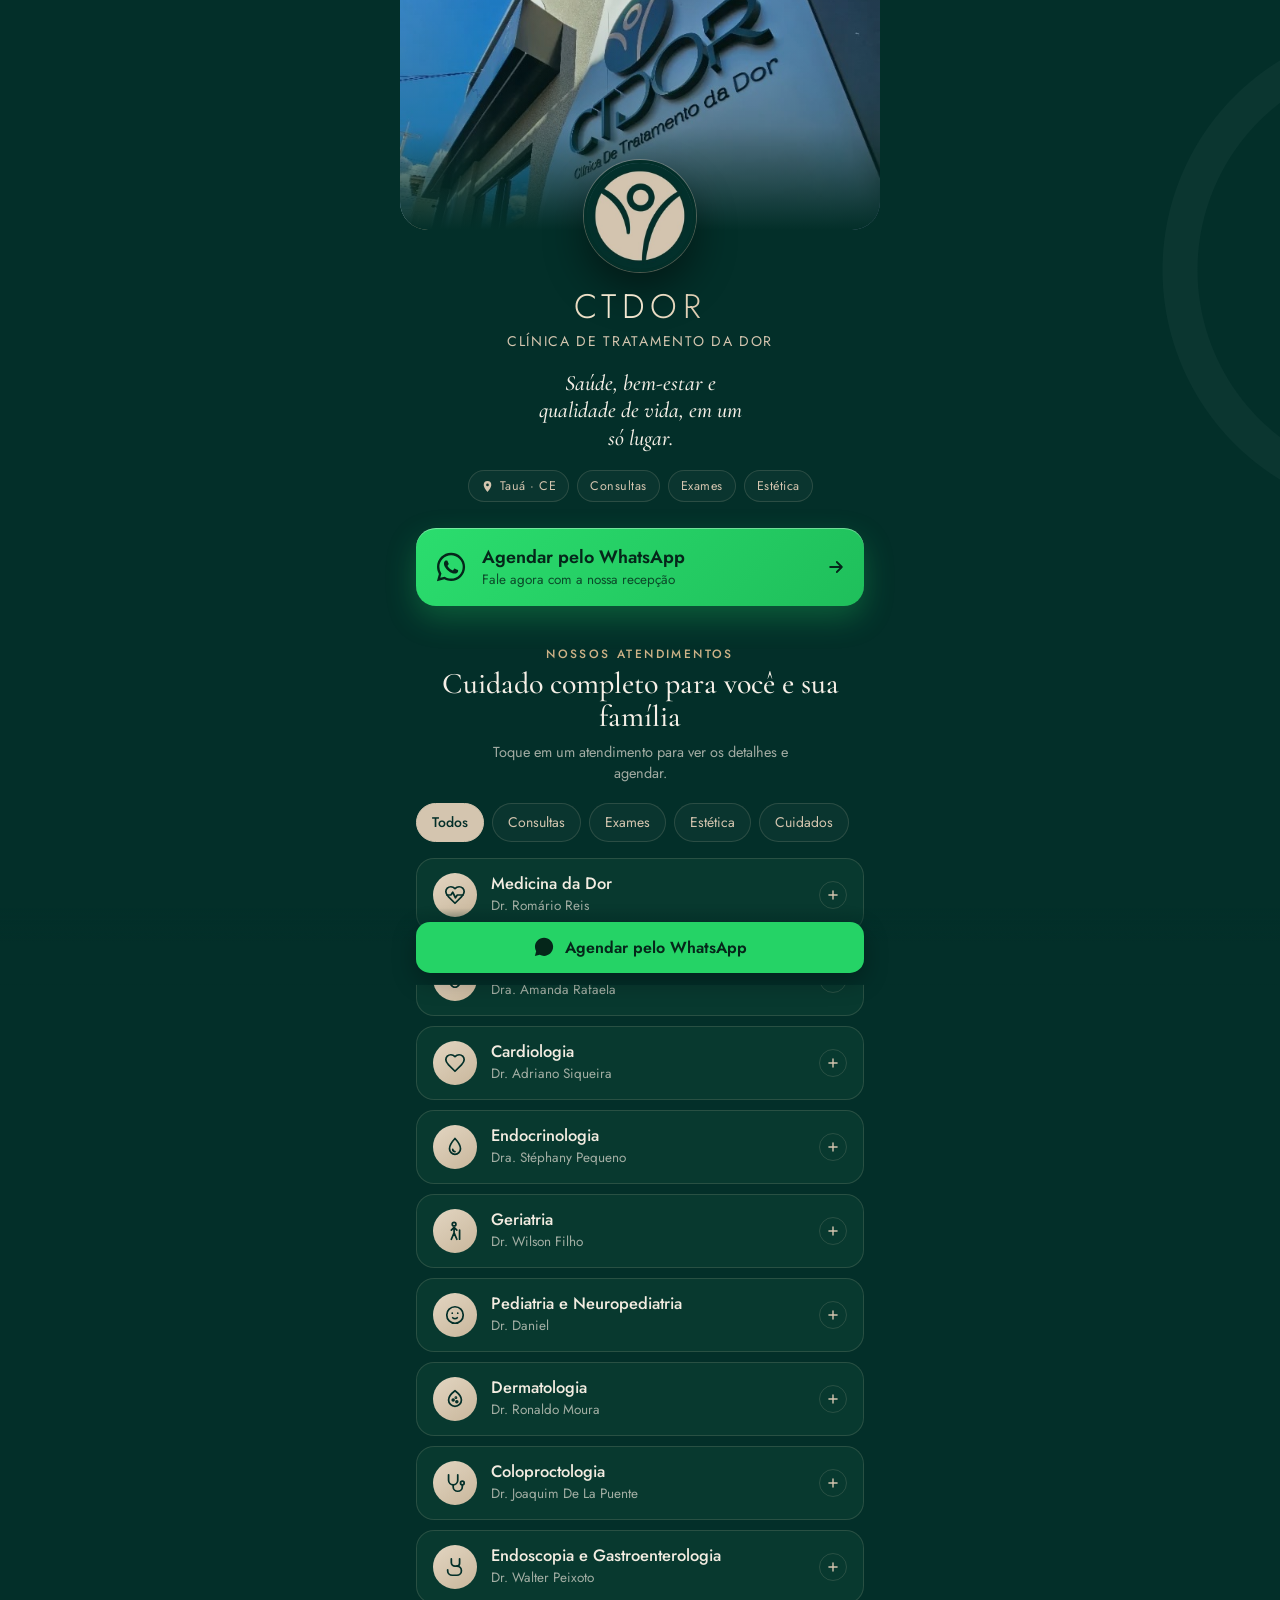
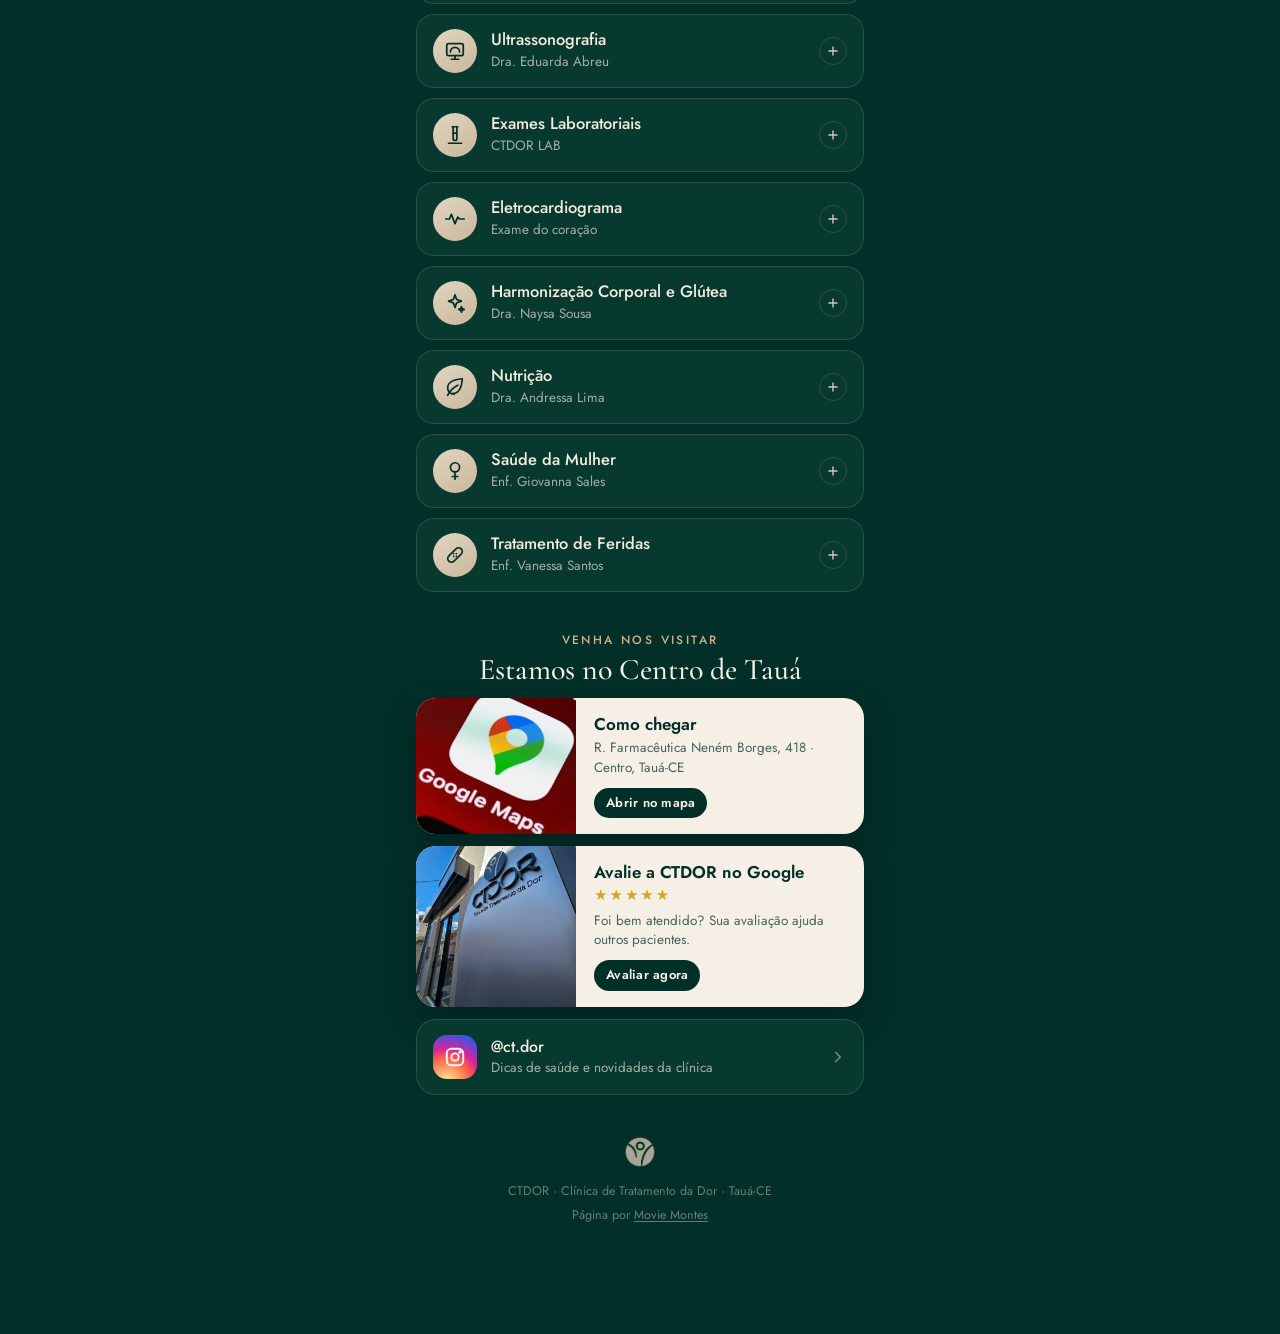
==== commit 0129e99f: "CTDOR: Harmonização Facial em segundo na lista de atendimentos Co-Authored-By: Claude Opus 5.5 <nore" ====
--- a/ctdor/index.html
+++ b/ctdor/index.html
@@ -328,6 +328,8 @@
     var ATENDIMENTOS = [
       { nome: "Medicina da Dor", prof: "Dr. Romário Reis", cat: "consultas", ic: "dor",
         servicos: ["Coluna, joelho e articulações", "Dor de cabeça e enxaqueca", "Dores crônicas e neuropáticas", "Fibromialgia", "Hérnia de disco"] },
+      { nome: "Harmonização Facial", prof: "Dra. Amanda Rafaela", cat: "estetica", ic: "rosto",
+        servicos: ["Full Face AR", "Estímulo de colágeno", "Contorno e sustentação facial", "Botox", "Preenchimento com ácido hialurônico"] },
       { nome: "Cardiologia", prof: "Dr. Adriano Siqueira", cat: "consultas", ic: "coracao",
         servicos: ["Avaliação cardiológica completa", "Prevenção de doenças do coração"] },
       { nome: "Endocrinologia", prof: "Dra. Stéphany Pequeno", cat: "consultas", ic: "gota",
@@ -344,8 +346,6 @@
         servicos: ["Abdome", "Pélvica", "Transvaginal", "Mamas", "Tireoide", "Obstétrica", "Próstata", "E outras"] },
       { nome: "Exames Laboratoriais", prof: "CTDOR LAB", cat: "exames", ic: "tubo", servicos: [] },
       { nome: "Eletrocardiograma", prof: "Exame do coração", cat: "exames", ic: "ecg", servicos: [] },
-      { nome: "Harmonização Facial", prof: "Dra. Amanda Rafaela", cat: "estetica", ic: "rosto",
-        servicos: ["Full Face AR", "Estímulo de colágeno", "Contorno e sustentação facial", "Botox", "Preenchimento com ácido hialurônico"] },
       { nome: "Harmonização Corporal e Glútea", prof: "Dra. Naysa Sousa", cat: "estetica", ic: "brilho",
         servicos: ["Endolaser", "Harmonização glútea"] },
       { nome: "Nutrição", prof: "Dra. Andressa Lima", cat: "cuidados", ic: "folha",
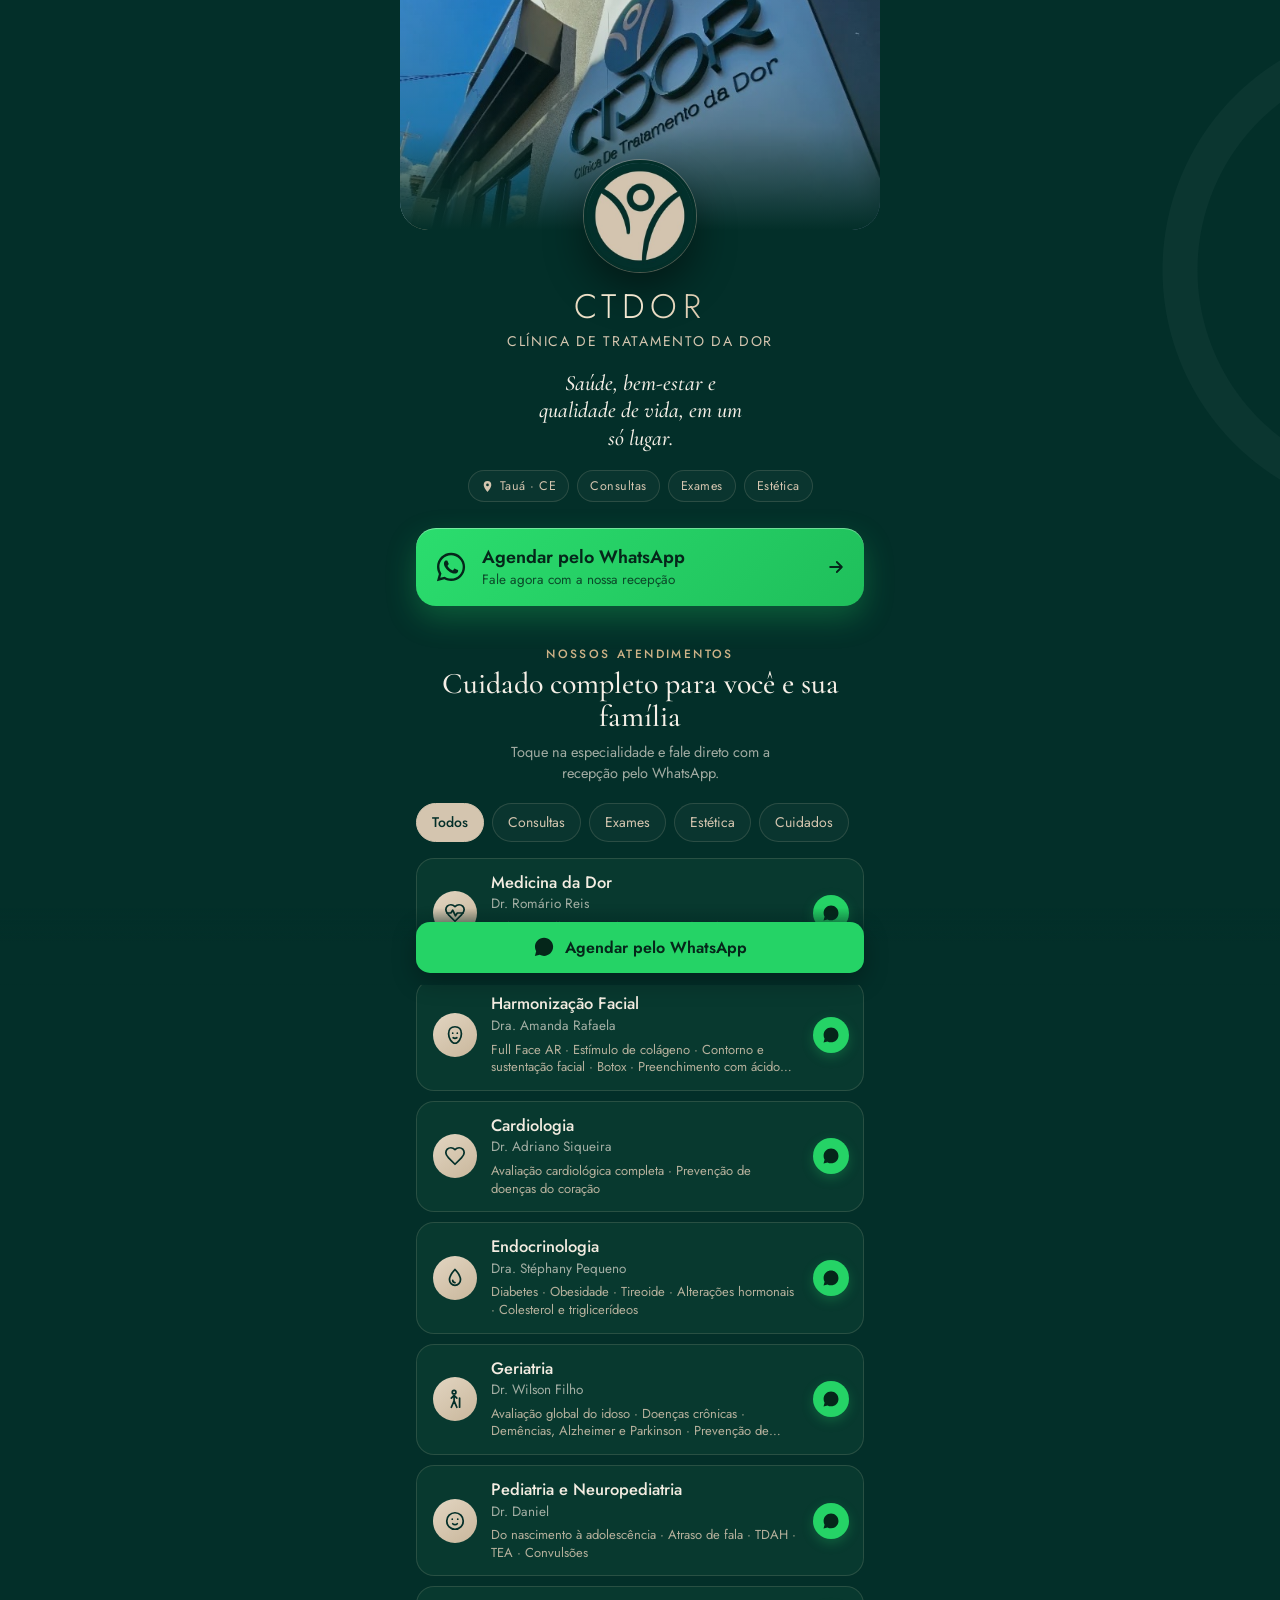
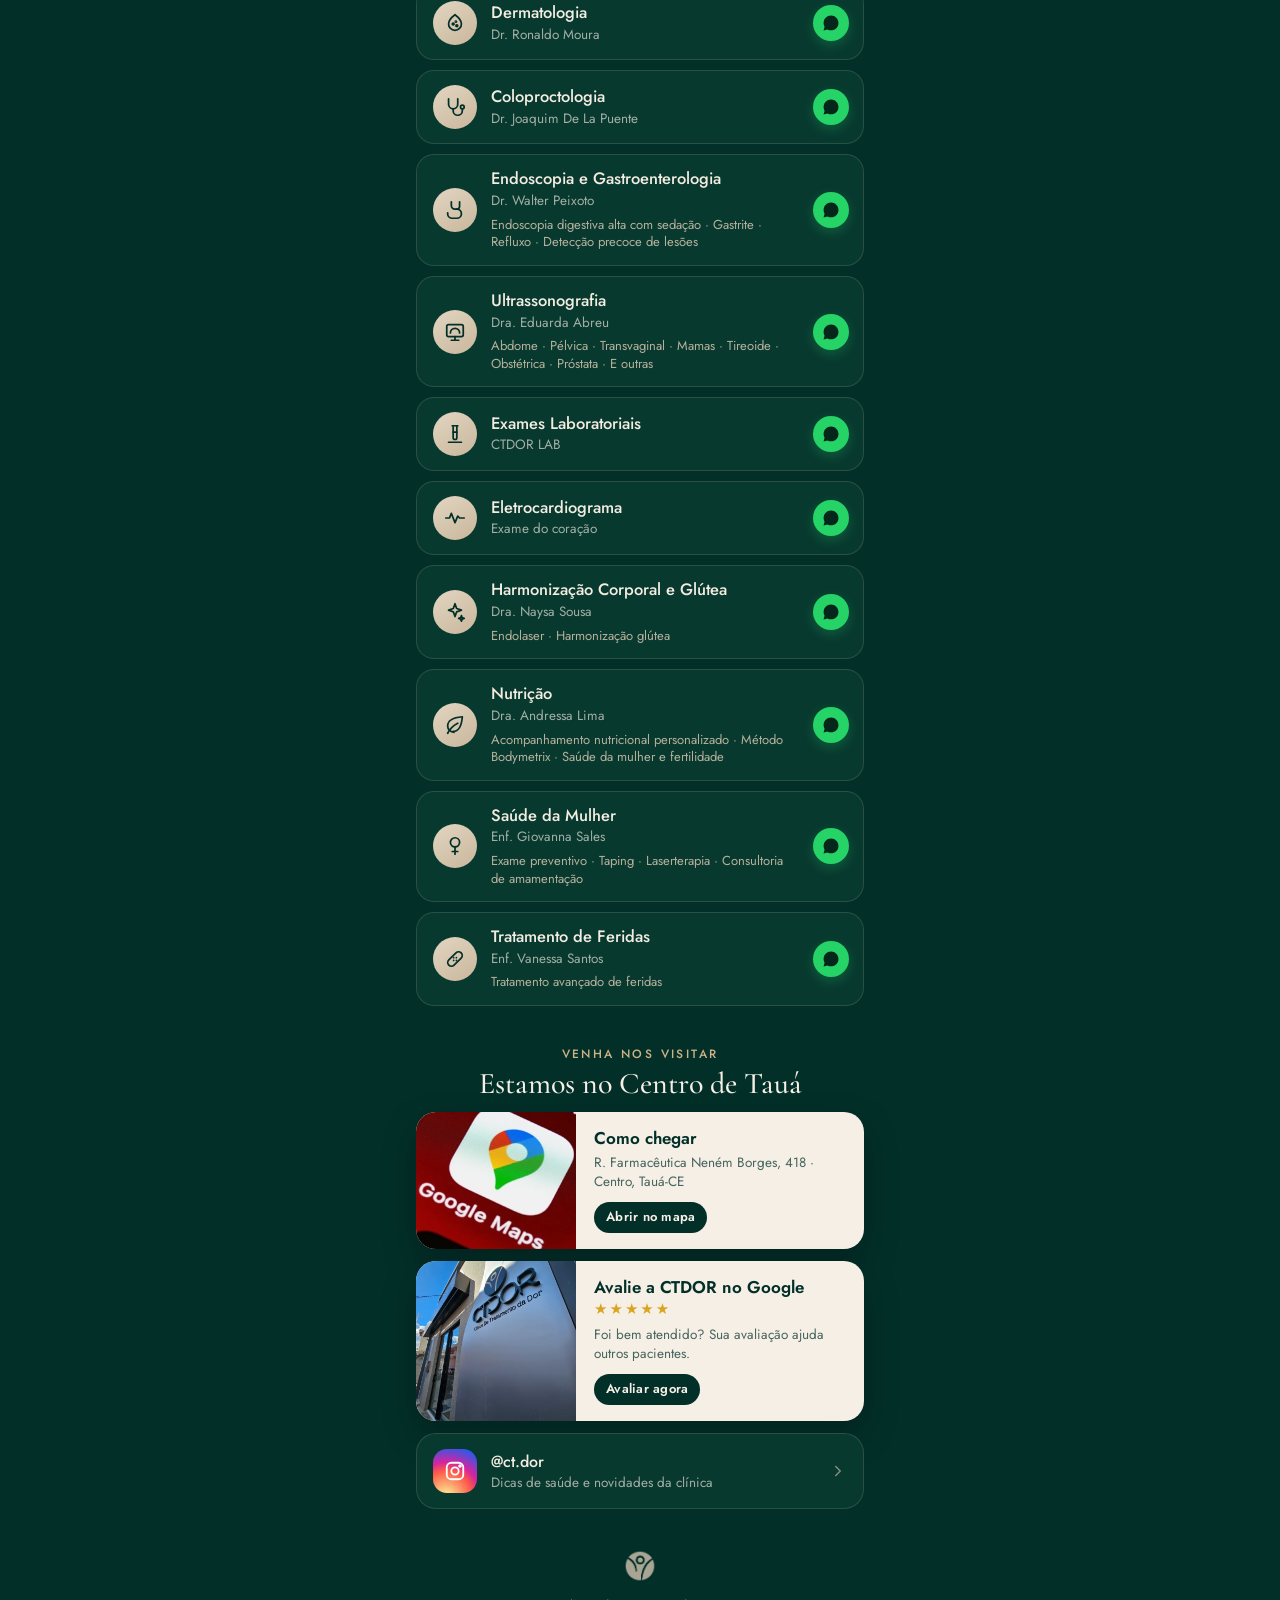
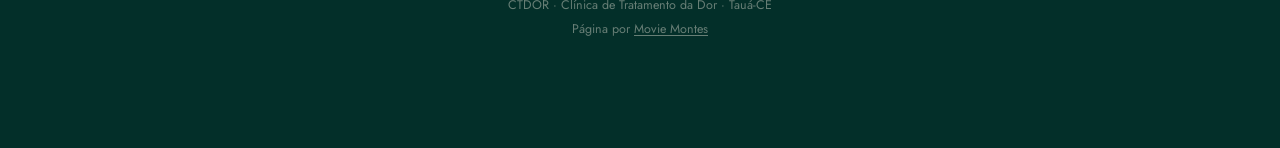
==== commit 7bee8d5e: "CTDOR: tocar na especialidade abre o WhatsApp com a especialidade na mensagem Co-Authored-By: Claude" ====
--- a/ctdor/index.html
+++ b/ctdor/index.html
@@ -131,16 +131,13 @@
     /* ---------- cartões de atendimento ---------- */
     .lista { display: grid; gap: 10px; }
     .atend {
+      display: flex; align-items: center; gap: 14px; padding: 14px 14px 14px 16px;
       border-radius: 18px; background: var(--verde-2); border: 1px solid var(--linha);
-      overflow: hidden; transition: background .2s ease, border-color .2s ease;
-    }
-    .atend[open] { background: var(--verde-3); border-color: rgba(212,197,175,.3); }
+      transition: background .2s ease, border-color .2s ease, transform .15s ease;
+    }
+    .atend:hover { background: var(--verde-3); border-color: rgba(212,197,175,.3); }
+    .atend:active { transform: scale(.98); }
     .atend[hidden] { display: none; }
-    .atend summary {
-      list-style: none; display: flex; align-items: center; gap: 14px;
-      padding: 14px 16px; cursor: pointer;
-    }
-    .atend summary::-webkit-details-marker { display: none; }
     .atend .ic {
       width: 44px; height: 44px; border-radius: 50%; display: grid; place-items: center;
       background: linear-gradient(145deg, #E2D5C1, #C9B79C); color: var(--verde);
@@ -148,21 +145,13 @@
     .atend .nome { flex: 1; min-width: 0; }
     .atend b { display: block; font-weight: 500; font-size: 16.5px; line-height: 1.2; }
     .atend small { display: block; font-size: 13.5px; color: var(--suave); margin-top: 2px; }
-    .atend .mais {
-      width: 28px; height: 28px; border-radius: 50%; display: grid; place-items: center;
-      border: 1px solid var(--linha); color: var(--bege); transition: transform .25s ease;
-    }
-    .atend[open] .mais { transform: rotate(45deg); }
-    .detalhe { padding: 0 16px 16px 74px; }
-    .tags { display: flex; flex-wrap: wrap; gap: 6px; }
-    .tags span {
-      font-size: 13px; padding: 5px 10px; border-radius: 99px;
-      background: rgba(212,197,175,.1); color: var(--creme);
-    }
-    .agendar {
-      display: inline-flex; align-items: center; gap: 8px; margin-top: 14px;
-      padding: 10px 14px; border-radius: 12px; background: var(--zap); color: #05261A;
-      font-weight: 600; font-size: 14.5px;
+    .atend .servicos {
+      display: -webkit-box; -webkit-line-clamp: 2; -webkit-box-orient: vertical; overflow: hidden;
+      font-size: 13px; color: var(--bege); opacity: .85; margin-top: 5px; line-height: 1.35;
+    }
+    .atend .wa {
+      width: 36px; height: 36px; border-radius: 50%; display: grid; place-items: center;
+      background: var(--zap); color: #05261A; box-shadow: 0 4px 12px rgba(37,211,102,.25);
     }
 
     /* ---------- cartões com foto ---------- */
@@ -259,7 +248,7 @@
       <section class="secao surge" id="atendimentos">
         <span class="rotulo">Nossos atendimentos</span>
         <h2>Cuidado completo para você e sua família</h2>
-        <p class="intro">Toque em um atendimento para ver os detalhes e agendar.</p>
+        <p class="intro">Toque na especialidade e fale direto com a recepção pelo WhatsApp.</p>
 
         <div class="filtros" role="group" aria-label="Filtrar atendimentos">
           <button class="filtro" data-filtro="todos" aria-pressed="true">Todos</button>
@@ -384,30 +373,15 @@
 
     var lista = document.getElementById("lista");
     lista.innerHTML = ATENDIMENTOS.map(function (a) {
-      var msg = "Olá! Vim pelo Instagram e gostaria de agendar " + a.nome + " na CTDOR.";
-      var tags = a.servicos.length
-        ? '<div class="tags">' + a.servicos.map(function (s) { return "<span>" + esc(s) + "</span>"; }).join("") + "</div>"
-        : "";
-      return '<details class="atend" data-cat="' + a.cat + '">' +
-        '<summary>' +
-          '<span class="ic"><svg width="22" height="22" viewBox="0 0 24 24" fill="none" stroke="currentColor" stroke-width="1.9" stroke-linecap="round" stroke-linejoin="round">' + (ICONES[a.ic] || "") + "</svg></span>" +
-          '<span class="nome"><b>' + esc(a.nome) + "</b><small>" + esc(a.prof) + "</small></span>" +
-          '<span class="mais" aria-hidden="true"><svg width="14" height="14" viewBox="0 0 24 24" fill="none" stroke="currentColor" stroke-width="2.4" stroke-linecap="round"><path d="M12 5v14M5 12h14"/></svg></span>' +
-        "</summary>" +
-        '<div class="detalhe">' + tags +
-          '<a class="agendar" href="' + wa(msg) + '" target="_blank" rel="noopener">' +
-            '<svg width="16" height="16" viewBox="0 0 24 24" fill="currentColor"><path d="M12.04 2C6.58 2 2.13 6.45 2.13 11.91c0 1.75.46 3.45 1.32 4.95L2.05 22l5.25-1.38c1.45.79 3.08 1.21 4.74 1.21 5.46 0 9.91-4.45 9.91-9.91S17.5 2 12.04 2Z"/></svg>' +
-            "Agendar " + esc(a.nome) +
-          "</a>" +
-        "</div>" +
-      "</details>";
+      // Mensagem que chega na recepção ao tocar na especialidade
+      var msg = "Olá! Vim pelo Instagram e procuro atendimento em " + a.nome + ". Poderia me informar os horários disponíveis?";
+      var servicos = a.servicos.length ? '<span class="servicos">' + esc(a.servicos.join(" · ")) + "</span>" : "";
+      return '<a class="atend" data-cat="' + a.cat + '" href="' + wa(msg) + '" target="_blank" rel="noopener">' +
+        '<span class="ic"><svg width="22" height="22" viewBox="0 0 24 24" fill="none" stroke="currentColor" stroke-width="1.9" stroke-linecap="round" stroke-linejoin="round">' + (ICONES[a.ic] || "") + "</svg></span>" +
+        '<span class="nome"><b>' + esc(a.nome) + "</b><small>" + esc(a.prof) + "</small>" + servicos + "</span>" +
+        '<span class="wa" aria-hidden="true"><svg width="18" height="18" viewBox="0 0 24 24" fill="currentColor"><path d="M12.04 2C6.58 2 2.13 6.45 2.13 11.91c0 1.75.46 3.45 1.32 4.95L2.05 22l5.25-1.38c1.45.79 3.08 1.21 4.74 1.21 5.46 0 9.91-4.45 9.91-9.91S17.5 2 12.04 2Z"/></svg></span>' +
+      "</a>";
     }).join("");
-
-    // Abrir um fecha os outros
-    lista.addEventListener("toggle", function (e) {
-      if (!e.target.open) return;
-      lista.querySelectorAll("details[open]").forEach(function (d) { if (d !== e.target) d.open = false; });
-    }, true);
 
     // Filtros
     document.querySelectorAll(".filtro").forEach(function (btn) {
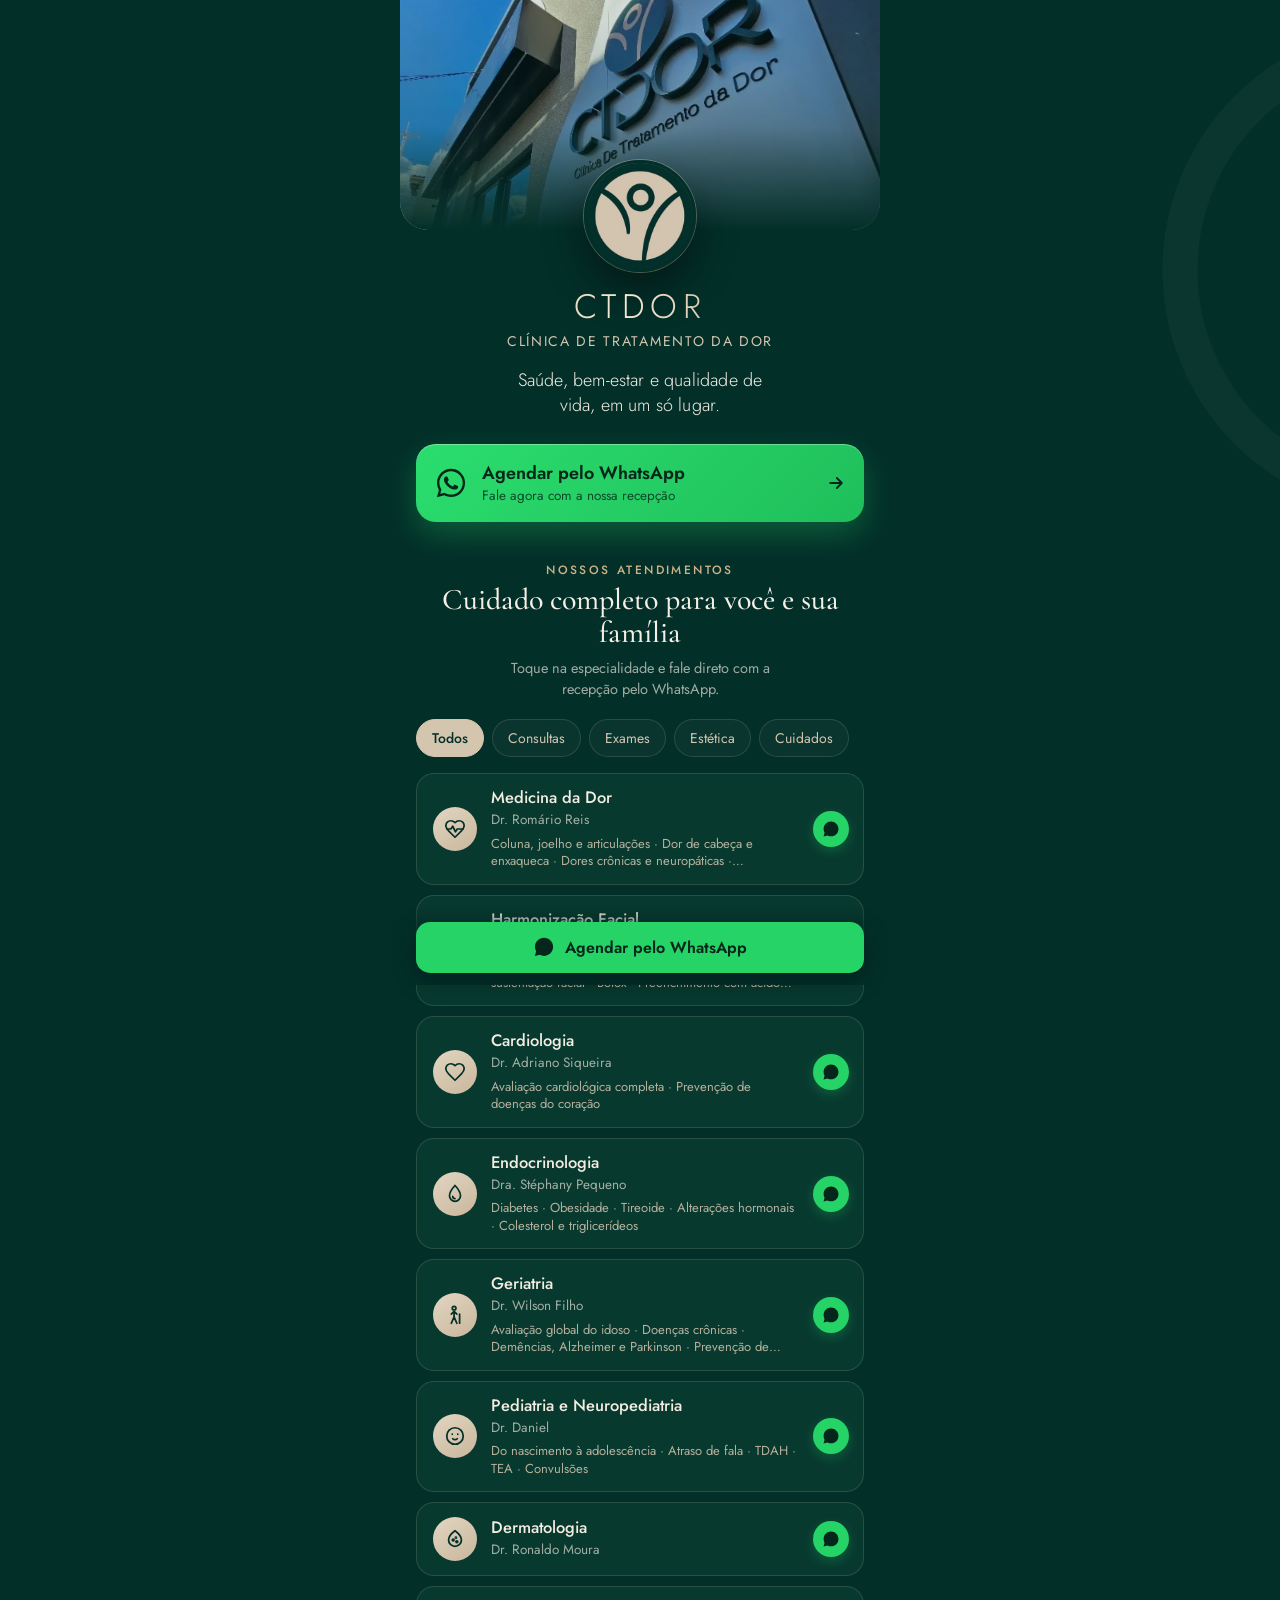
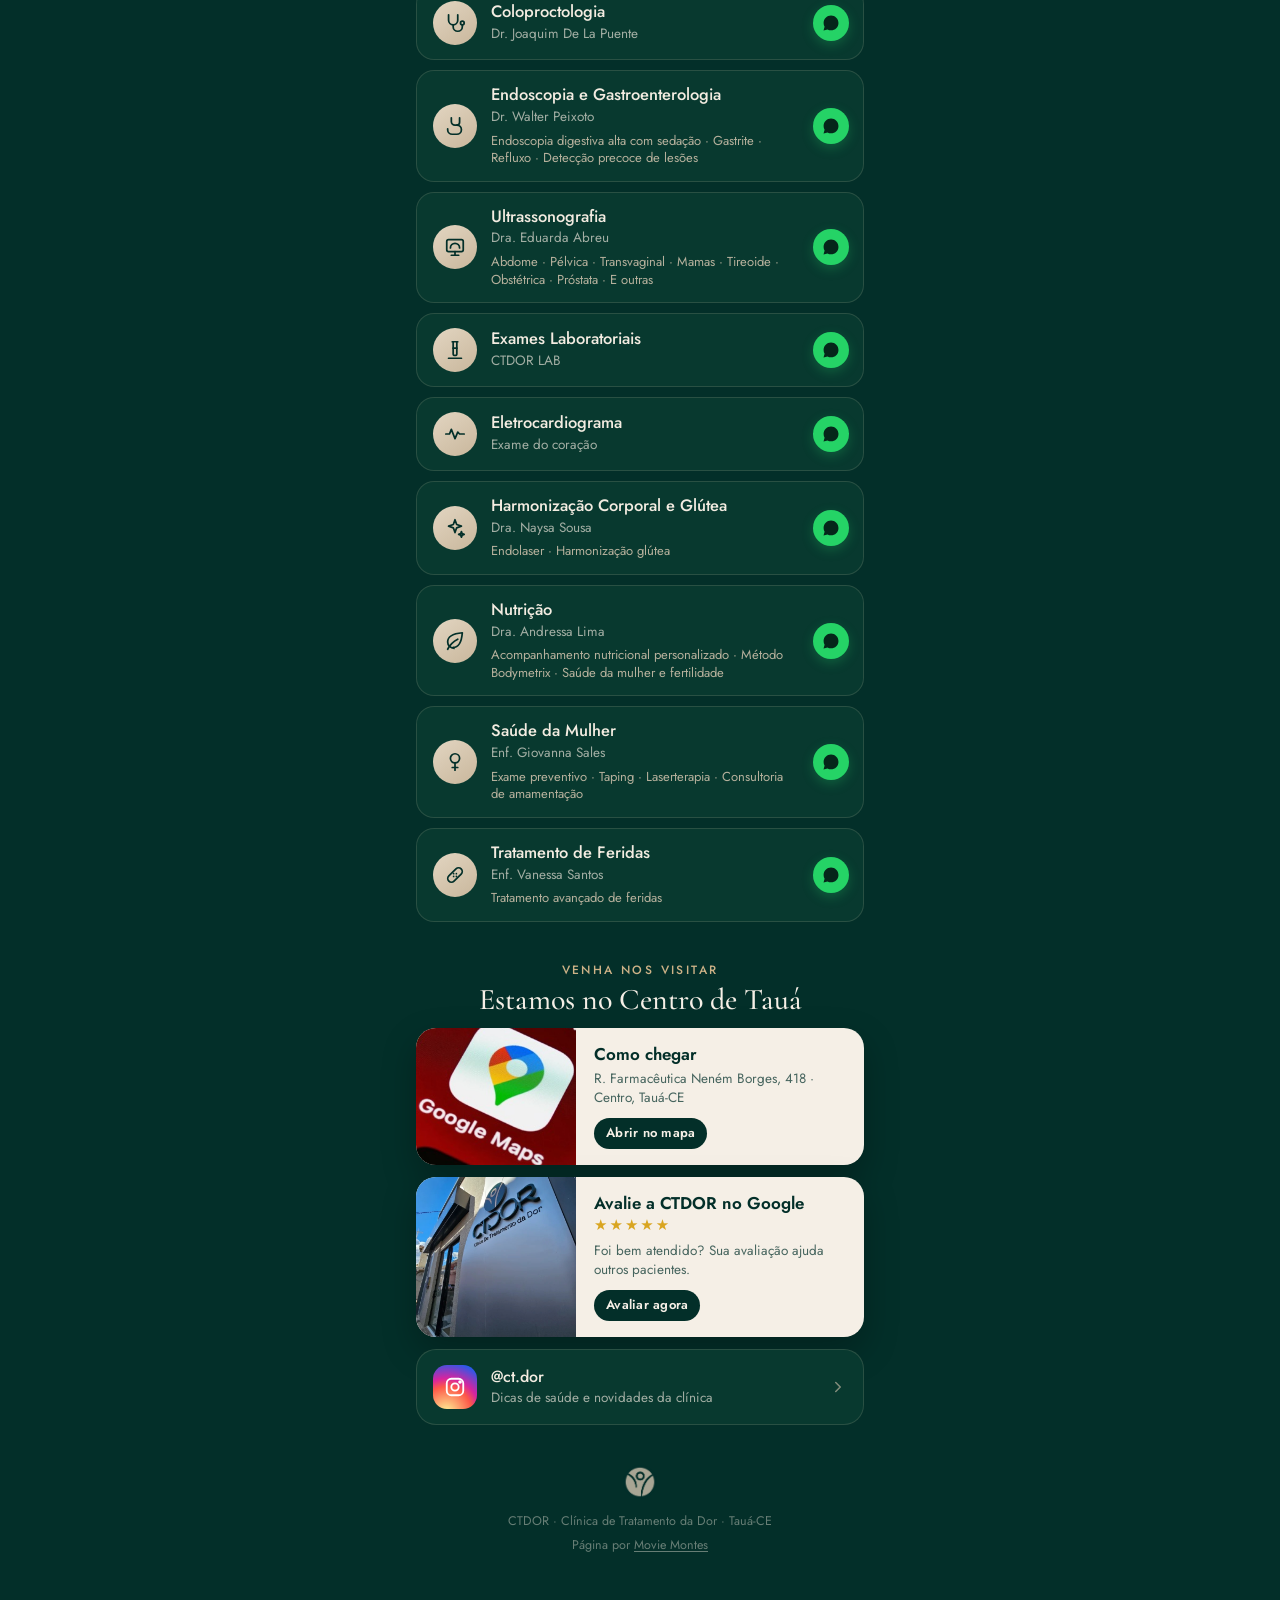
==== commit 47b34420: "CTDOR: frase do topo na fonte do site e sem os selos que pareciam botões Co-Authored-By: Claude Opus" ====
--- a/ctdor/index.html
+++ b/ctdor/index.html
@@ -73,14 +73,8 @@
     }
     .sub { font-size: 14px; letter-spacing: .12em; text-transform: uppercase; color: var(--bege); margin-top: 6px; }
     .frase {
-      font-family: "Cormorant Garamond", serif; font-style: italic; font-weight: 500;
-      font-size: 22px; line-height: 1.25; color: var(--creme); margin: 18px auto 0; max-width: 22ch;
-    }
-    .selos { display: flex; justify-content: center; flex-wrap: wrap; gap: 8px; margin-top: 18px; }
-    .selo {
-      display: inline-flex; align-items: center; gap: 6px;
-      font-size: 12.5px; letter-spacing: .04em; color: var(--bege);
-      padding: 6px 12px; border: 1px solid var(--linha); border-radius: 99px; background: rgba(255,255,255,.03);
+      font-weight: 300; font-size: 18px; line-height: 1.4; letter-spacing: .01em;
+      color: var(--creme); margin: 16px auto 0; max-width: 26ch;
     }
 
     /* ---------- botão principal ---------- */
@@ -224,15 +218,6 @@
         <h1>CTDOR</h1>
         <p class="sub">Clínica de Tratamento da Dor</p>
         <p class="frase">Saúde, bem-estar e qualidade de vida, em um só lugar.</p>
-        <div class="selos">
-          <span class="selo">
-            <svg width="13" height="13" viewBox="0 0 24 24" fill="currentColor"><path d="M12 2a7 7 0 0 0-7 7c0 5.2 7 13 7 13s7-7.8 7-13a7 7 0 0 0-7-7Zm0 9.5A2.5 2.5 0 1 1 12 6.5a2.5 2.5 0 0 1 0 5Z"/></svg>
-            Tauá · CE
-          </span>
-          <span class="selo">Consultas</span>
-          <span class="selo">Exames</span>
-          <span class="selo">Estética</span>
-        </div>
       </header>
 
       <a class="cta zap" id="cta" data-msg="Olá! Vim pelo Instagram e gostaria de agendar um atendimento na CTDOR." href="https://wa.me/5588997173507" target="_blank" rel="noopener">
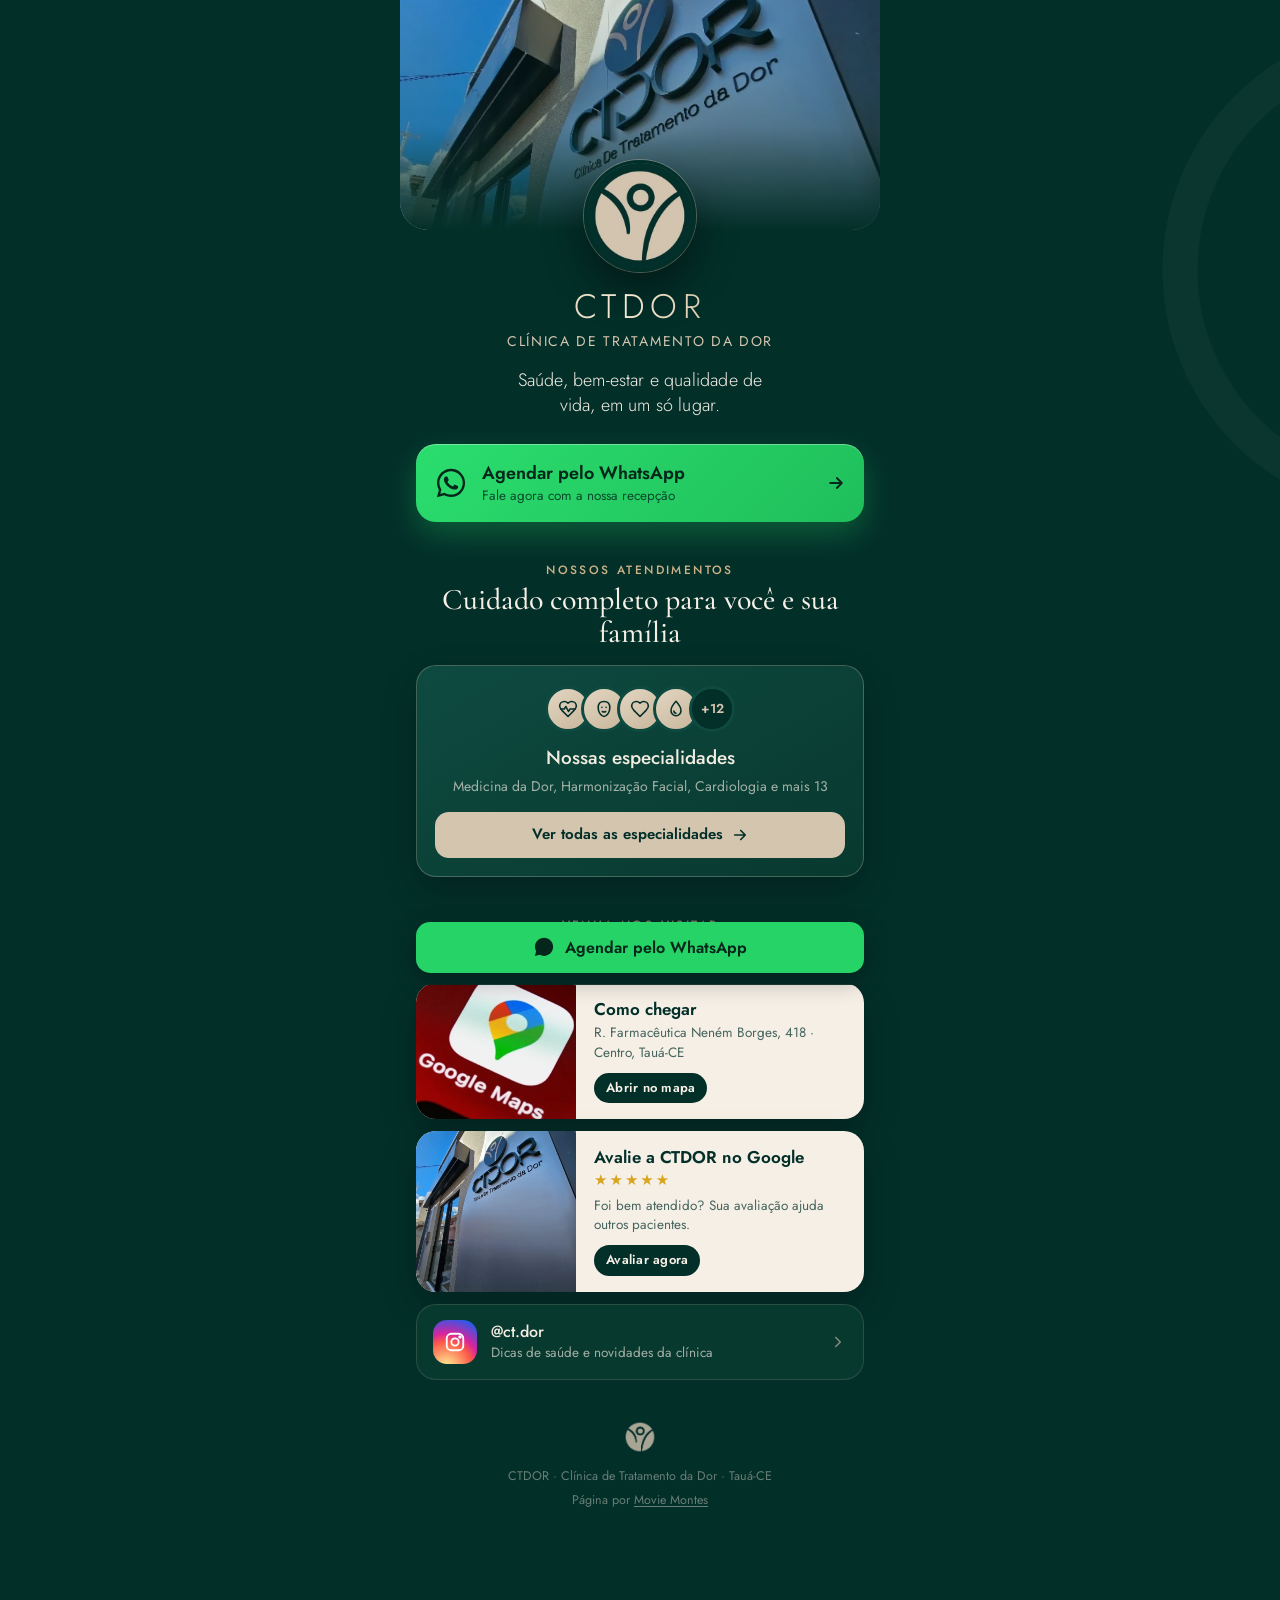
==== commit 728ff564: "CTDOR: especialidades em página própria, principal mais limpa Estilos, dados e scripts saem para est" ====
--- a/ctdor/index.html
+++ b/ctdor/index.html
@@ -8,204 +8,14 @@
   <meta property="og:type" content="website">
   <meta property="og:title" content="CTDOR — Clínica de Tratamento da Dor">
   <meta property="og:description" content="Consultas, exames e estética em um só lugar, em Tauá-CE. Agende pelo WhatsApp.">
-  <meta property="og:image" content="https://brunomontes.github.io/ctdor/compartilhar.jpg">
+  <meta property="og:image" content="https://ctdor.pages.dev/compartilhar.jpg">
   <meta name="theme-color" content="#032F29">
   <link rel="icon" href="icone.jpg">
   <link rel="apple-touch-icon" href="logo.jpg">
   <link rel="preconnect" href="https://fonts.googleapis.com">
   <link rel="preconnect" href="https://fonts.gstatic.com" crossorigin>
   <link href="https://fonts.googleapis.com/css2?family=Cormorant+Garamond:ital,wght@0,500;1,500&family=Jost:wght@300;400;500;600&display=swap" rel="stylesheet">
-  <style>
-    :root {
-      --verde: #032F29;
-      --verde-2: #08392F;
-      --verde-3: #0E4A40;
-      --bege: #D4C5AF;
-      --creme: #F5EFE6;
-      --ouro: #CDB287;
-      --zap: #25D366;
-      --texto: #F3ECE1;
-      --suave: rgba(243, 236, 225, .66);
-      --linha: rgba(212, 197, 175, .16);
-      --raio: 20px;
-    }
-    * { box-sizing: border-box; margin: 0; padding: 0; }
-    html { -webkit-text-size-adjust: 100%; scroll-behavior: smooth; }
-    body {
-      font-family: "Jost", system-ui, sans-serif;
-      background: var(--verde);
-      color: var(--texto);
-      line-height: 1.45;
-      overflow-x: hidden;
-    }
-    body::before {
-      content: ""; position: fixed; inset: 0; pointer-events: none; z-index: 0;
-      background:
-        radial-gradient(circle at 110% 30%, transparent 210px, rgba(255,255,255,.035) 211px, rgba(255,255,255,.035) 245px, transparent 246px),
-        radial-gradient(circle at -40% 95%, transparent 380px, rgba(255,255,255,.03) 381px, rgba(255,255,255,.03) 420px, transparent 421px);
-    }
-    a { color: inherit; text-decoration: none; }
-    button { font: inherit; color: inherit; background: none; border: 0; cursor: pointer; }
-    svg { flex-shrink: 0; }
-
-    .pagina { position: relative; z-index: 1; max-width: 480px; margin: 0 auto; padding-bottom: 110px; }
-    .conteudo { padding: 0 16px; }
-
-    /* ---------- capa ---------- */
-    .capa { position: relative; height: 230px; overflow: hidden; }
-    .capa img { width: 100%; height: 100%; object-fit: cover; object-position: center 12%; display: block; }
-    .capa::after {
-      content: ""; position: absolute; inset: 0;
-      background: linear-gradient(to bottom, rgba(3,47,41,.15) 0%, rgba(3,47,41,.35) 55%, var(--verde) 100%);
-    }
-    @media (min-width: 481px) { .capa { border-radius: 0 0 28px 28px; } }
-
-    .topo { text-align: center; margin-top: -70px; position: relative; z-index: 2; }
-    .logo {
-      width: 112px; height: 112px; border-radius: 50%; display: block; margin: 0 auto 16px;
-      border: 3px solid var(--verde);
-      box-shadow: 0 0 0 1px rgba(212,197,175,.35), 0 18px 40px rgba(0,0,0,.45);
-    }
-    h1 {
-      font-weight: 300; font-size: 34px; letter-spacing: .16em; line-height: 1.1;
-      background: linear-gradient(100deg, #B89A70, #F6EBD6 45%, #A88A62);
-      -webkit-background-clip: text; background-clip: text; color: transparent;
-    }
-    .sub { font-size: 14px; letter-spacing: .12em; text-transform: uppercase; color: var(--bege); margin-top: 6px; }
-    .frase {
-      font-weight: 300; font-size: 18px; line-height: 1.4; letter-spacing: .01em;
-      color: var(--creme); margin: 16px auto 0; max-width: 26ch;
-    }
-
-    /* ---------- botão principal ---------- */
-    .cta {
-      display: flex; align-items: center; gap: 14px;
-      margin-top: 26px; padding: 16px 18px; border-radius: var(--raio);
-      background: linear-gradient(135deg, #2BDD6E, #1FBF5B); color: #05261A;
-      box-shadow: 0 12px 30px rgba(37, 211, 102, .28), inset 0 1px 0 rgba(255,255,255,.35);
-      position: relative; overflow: hidden;
-      transition: transform .15s ease;
-    }
-    .cta::after {
-      content: ""; position: absolute; top: 0; bottom: 0; width: 60px; left: -80px;
-      background: linear-gradient(90deg, transparent, rgba(255,255,255,.45), transparent);
-      transform: skewX(-20deg); animation: brilho 4.5s ease-in-out 1.5s infinite;
-    }
-    @keyframes brilho { 0%, 70% { left: -80px; } 100% { left: 120%; } }
-    .cta:active { transform: scale(.98); }
-    .cta b { display: block; font-size: 18px; font-weight: 600; }
-    .cta small { display: block; font-size: 13.5px; opacity: .78; }
-    .cta .seta { margin-left: auto; }
-
-    /* ---------- títulos ---------- */
-    .secao { margin-top: 40px; }
-    .rotulo {
-      display: block; text-align: center; font-size: 12px; font-weight: 500;
-      letter-spacing: .2em; text-transform: uppercase; color: var(--ouro);
-    }
-    h2 {
-      text-align: center; font-family: "Cormorant Garamond", serif; font-weight: 500;
-      font-size: 30px; line-height: 1.1; color: var(--creme); margin-top: 4px;
-    }
-    .intro { text-align: center; color: var(--suave); font-size: 14.5px; margin: 8px auto 0; max-width: 34ch; }
-
-    /* ---------- filtros ---------- */
-    .filtros {
-      display: flex; gap: 8px; overflow-x: auto; margin: 18px -16px 14px; padding: 2px 16px;
-      scrollbar-width: none;
-    }
-    .filtros::-webkit-scrollbar { display: none; }
-    .filtro {
-      flex-shrink: 0; padding: 8px 15px; border-radius: 99px; font-size: 14px;
-      border: 1px solid var(--linha); color: var(--bege); background: rgba(255,255,255,.03);
-      transition: background .15s ease, color .15s ease;
-    }
-    .filtro[aria-pressed="true"] { background: var(--bege); color: var(--verde); border-color: var(--bege); font-weight: 500; }
-
-    /* ---------- cartões de atendimento ---------- */
-    .lista { display: grid; gap: 10px; }
-    .atend {
-      display: flex; align-items: center; gap: 14px; padding: 14px 14px 14px 16px;
-      border-radius: 18px; background: var(--verde-2); border: 1px solid var(--linha);
-      transition: background .2s ease, border-color .2s ease, transform .15s ease;
-    }
-    .atend:hover { background: var(--verde-3); border-color: rgba(212,197,175,.3); }
-    .atend:active { transform: scale(.98); }
-    .atend[hidden] { display: none; }
-    .atend .ic {
-      width: 44px; height: 44px; border-radius: 50%; display: grid; place-items: center;
-      background: linear-gradient(145deg, #E2D5C1, #C9B79C); color: var(--verde);
-    }
-    .atend .nome { flex: 1; min-width: 0; }
-    .atend b { display: block; font-weight: 500; font-size: 16.5px; line-height: 1.2; }
-    .atend small { display: block; font-size: 13.5px; color: var(--suave); margin-top: 2px; }
-    .atend .servicos {
-      display: -webkit-box; -webkit-line-clamp: 2; -webkit-box-orient: vertical; overflow: hidden;
-      font-size: 13px; color: var(--bege); opacity: .85; margin-top: 5px; line-height: 1.35;
-    }
-    .atend .wa {
-      width: 36px; height: 36px; border-radius: 50%; display: grid; place-items: center;
-      background: var(--zap); color: #05261A; box-shadow: 0 4px 12px rgba(37,211,102,.25);
-    }
-
-    /* ---------- cartões com foto ---------- */
-    .foto-card {
-      display: flex; align-items: stretch; min-height: 116px; margin-top: 12px;
-      border-radius: var(--raio); overflow: hidden; background: var(--creme); color: var(--verde);
-      box-shadow: 0 14px 34px rgba(0,0,0,.25);
-      transition: transform .15s ease;
-    }
-    .foto-card:active { transform: scale(.98); }
-    .foto-card .foto { width: 38%; max-width: 160px; flex-shrink: 0; background-size: cover; }
-    .foto-card .txt { flex: 1; padding: 16px 16px 16px 18px; display: flex; flex-direction: column; justify-content: center; }
-    .foto-card b { font-size: 17px; font-weight: 600; line-height: 1.2; }
-    .foto-card small { font-size: 13.5px; color: rgba(3,47,41,.72); margin-top: 4px; }
-    .foto-card .acao {
-      margin-top: 10px; align-self: flex-start; font-size: 13px; font-weight: 600; letter-spacing: .02em;
-      padding: 6px 12px; border-radius: 99px; background: var(--verde); color: var(--creme);
-    }
-    .estrelas { color: #D9A520; letter-spacing: 2px; font-size: 15px; margin-top: 2px; }
-
-    .insta {
-      display: flex; align-items: center; gap: 14px; margin-top: 12px;
-      padding: 15px 16px; border-radius: var(--raio);
-      background: var(--verde-2); border: 1px solid var(--linha);
-    }
-    .insta .ic {
-      width: 44px; height: 44px; border-radius: 14px; display: grid; place-items: center; color: #fff;
-      background: radial-gradient(circle at 30% 107%, #fdf497 0%, #fd5949 45%, #d6249f 60%, #285AEB 90%);
-    }
-    .insta b { display: block; font-weight: 500; font-size: 16px; }
-    .insta small { display: block; font-size: 13.5px; color: var(--suave); }
-    .insta .seta { margin-left: auto; color: var(--bege); opacity: .6; }
-
-    footer { text-align: center; margin-top: 40px; font-size: 12.5px; color: rgba(243,236,225,.42); }
-    footer img { width: 34px; height: 34px; border-radius: 50%; opacity: .8; margin-bottom: 8px; }
-    footer a { text-decoration: underline; text-underline-offset: 2px; }
-
-    /* ---------- barra fixa ---------- */
-    .barra {
-      position: fixed; z-index: 5; left: 0; right: 0; bottom: 0;
-      padding: 14px 16px calc(12px + env(safe-area-inset-bottom));
-      background: linear-gradient(to top, var(--verde) 55%, rgba(3,47,41,0));
-      transform: translateY(110%); transition: transform .25s ease;
-    }
-    .barra.visivel { transform: none; }
-    .barra a {
-      max-width: 448px; margin: 0 auto; display: flex; align-items: center; justify-content: center; gap: 10px;
-      padding: 14px; border-radius: 14px; background: var(--zap); color: #05261A;
-      font-weight: 600; font-size: 16px; box-shadow: 0 8px 24px rgba(0,0,0,.3);
-    }
-
-    /* ---------- entrada suave ---------- */
-    .surge { opacity: 0; transform: translateY(14px); transition: opacity .6s ease, transform .6s ease; }
-    .surge.visto { opacity: 1; transform: none; }
-
-    @media (prefers-reduced-motion: reduce) {
-      *, *::after { transition: none !important; animation: none !important; }
-      .surge { opacity: 1; transform: none; }
-    }
-  </style>
+  <link rel="stylesheet" href="estilo.css">
 </head>
 <body>
   <div class="pagina">
@@ -229,21 +39,20 @@
         <svg class="seta" width="20" height="20" viewBox="0 0 24 24" fill="none" stroke="currentColor" stroke-width="2.2" stroke-linecap="round" stroke-linejoin="round"><path d="M5 12h14M13 6l6 6-6 6"/></svg>
       </a>
 
-      <!-- ============ ATENDIMENTOS ============ -->
-      <section class="secao surge" id="atendimentos">
+      <!-- ============ ESPECIALIDADES (lista completa em especialidades.html) ============ -->
+      <section class="secao surge">
         <span class="rotulo">Nossos atendimentos</span>
         <h2>Cuidado completo para você e sua família</h2>
-        <p class="intro">Toque na especialidade e fale direto com a recepção pelo WhatsApp.</p>
 
-        <div class="filtros" role="group" aria-label="Filtrar atendimentos">
-          <button class="filtro" data-filtro="todos" aria-pressed="true">Todos</button>
-          <button class="filtro" data-filtro="consultas" aria-pressed="false">Consultas</button>
-          <button class="filtro" data-filtro="exames" aria-pressed="false">Exames</button>
-          <button class="filtro" data-filtro="estetica" aria-pressed="false">Estética</button>
-          <button class="filtro" data-filtro="cuidados" aria-pressed="false">Cuidados</button>
-        </div>
-
-        <div class="lista" id="lista"></div>
+        <a class="esp-card" id="resumo-esp" href="especialidades.html">
+          <span class="icones" aria-hidden="true"></span>
+          <b>Nossas especialidades</b>
+          <small>Consultas, exames e estética</small>
+          <span class="acao">
+            Ver todas as especialidades
+            <svg width="18" height="18" viewBox="0 0 24 24" fill="none" stroke="currentColor" stroke-width="2.2" stroke-linecap="round" stroke-linejoin="round"><path d="M5 12h14M13 6l6 6-6 6"/></svg>
+          </span>
+        </a>
       </section>
 
       <!-- ============ VISITE / AVALIE ============ -->
@@ -292,114 +101,7 @@
     </a>
   </div>
 
-  <script>
-    // Número da recepção da CTDOR (com 55 + DDD). Troque aqui se mudar.
-    var WHATSAPP = "5588997173507";
-
-    // ===== ATENDIMENTOS =====
-    // Para incluir, tirar ou mudar um atendimento, edite esta lista.
-    // cat: consultas, exames, estetica, cuidados (pode ter mais de uma, separadas por espaço)
-    var ATENDIMENTOS = [
-      { nome: "Medicina da Dor", prof: "Dr. Romário Reis", cat: "consultas", ic: "dor",
-        servicos: ["Coluna, joelho e articulações", "Dor de cabeça e enxaqueca", "Dores crônicas e neuropáticas", "Fibromialgia", "Hérnia de disco"] },
-      { nome: "Harmonização Facial", prof: "Dra. Amanda Rafaela", cat: "estetica", ic: "rosto",
-        servicos: ["Full Face AR", "Estímulo de colágeno", "Contorno e sustentação facial", "Botox", "Preenchimento com ácido hialurônico"] },
-      { nome: "Cardiologia", prof: "Dr. Adriano Siqueira", cat: "consultas", ic: "coracao",
-        servicos: ["Avaliação cardiológica completa", "Prevenção de doenças do coração"] },
-      { nome: "Endocrinologia", prof: "Dra. Stéphany Pequeno", cat: "consultas", ic: "gota",
-        servicos: ["Diabetes", "Obesidade", "Tireoide", "Alterações hormonais", "Colesterol e triglicerídeos"] },
-      { nome: "Geriatria", prof: "Dr. Wilson Filho", cat: "consultas", ic: "idoso",
-        servicos: ["Avaliação global do idoso", "Doenças crônicas", "Demências, Alzheimer e Parkinson", "Prevenção de quedas", "Cuidados paliativos"] },
-      { nome: "Pediatria e Neuropediatria", prof: "Dr. Daniel", cat: "consultas", ic: "crianca",
-        servicos: ["Do nascimento à adolescência", "Atraso de fala", "TDAH", "TEA", "Convulsões"] },
-      { nome: "Dermatologia", prof: "Dr. Ronaldo Moura", cat: "consultas", ic: "pele", servicos: [] },
-      { nome: "Coloproctologia", prof: "Dr. Joaquim De La Puente", cat: "consultas", ic: "estetoscopio", servicos: [] },
-      { nome: "Endoscopia e Gastroenterologia", prof: "Dr. Walter Peixoto", cat: "consultas exames", ic: "estomago",
-        servicos: ["Endoscopia digestiva alta com sedação", "Gastrite", "Refluxo", "Detecção precoce de lesões"] },
-      { nome: "Ultrassonografia", prof: "Dra. Eduarda Abreu", cat: "exames", ic: "ultrassom",
-        servicos: ["Abdome", "Pélvica", "Transvaginal", "Mamas", "Tireoide", "Obstétrica", "Próstata", "E outras"] },
-      { nome: "Exames Laboratoriais", prof: "CTDOR LAB", cat: "exames", ic: "tubo", servicos: [] },
-      { nome: "Eletrocardiograma", prof: "Exame do coração", cat: "exames", ic: "ecg", servicos: [] },
-      { nome: "Harmonização Corporal e Glútea", prof: "Dra. Naysa Sousa", cat: "estetica", ic: "brilho",
-        servicos: ["Endolaser", "Harmonização glútea"] },
-      { nome: "Nutrição", prof: "Dra. Andressa Lima", cat: "cuidados", ic: "folha",
-        servicos: ["Acompanhamento nutricional personalizado", "Método Bodymetrix", "Saúde da mulher e fertilidade"] },
-      { nome: "Saúde da Mulher", prof: "Enf. Giovanna Sales", cat: "cuidados exames", ic: "mulher",
-        servicos: ["Exame preventivo", "Taping", "Laserterapia", "Consultoria de amamentação"] },
-      { nome: "Tratamento de Feridas", prof: "Enf. Vanessa Santos", cat: "cuidados", ic: "curativo",
-        servicos: ["Tratamento avançado de feridas"] }
-    ];
-
-    var ICONES = {
-      dor: '<path d="M19 14c1.5-1.5 3-3.2 3-5.5A5.5 5.5 0 0 0 16.5 3c-1.8 0-3 .5-4.5 2-1.5-1.5-2.7-2-4.5-2A5.5 5.5 0 0 0 2 8.5c0 2.3 1.5 4 3 5.5l7 7Z"/><path d="M3.2 12h4.3l2-3 3 6 2-3h6.3"/>',
-      coracao: '<path d="M19 14c1.5-1.5 3-3.2 3-5.5A5.5 5.5 0 0 0 16.5 3c-1.8 0-3 .5-4.5 2-1.5-1.5-2.7-2-4.5-2A5.5 5.5 0 0 0 2 8.5c0 2.3 1.5 4 3 5.5l7 7Z"/>',
-      gota: '<path d="M12 2.7s-6 6.4-6 11.3a6 6 0 0 0 12 0c0-4.9-6-11.3-6-11.3Z"/><path d="M9.5 14.5a2.5 2.5 0 0 0 2.5 2.5"/>',
-      idoso: '<circle cx="11" cy="4.5" r="2"/><path d="M11 8v6l-3 7M11 14l3 7M8 11l3-3 3 3M17 11v10"/>',
-      crianca: '<circle cx="12" cy="12" r="9"/><path d="M9 10h.01M15 10h.01M9.5 15a3.5 3.5 0 0 0 5 0"/>',
-      pele: '<path d="M12 3c4 3 7 6 7 10a7 7 0 0 1-14 0c0-4 3-7 7-10Z"/><circle cx="10" cy="13" r="1"/><circle cx="14" cy="15" r="1"/><circle cx="13" cy="10.5" r=".6"/>',
-      estetoscopio: '<path d="M5 3v6a5 5 0 0 0 10 0V3"/><path d="M10 14v2a5 5 0 0 0 10 0v-2"/><circle cx="20" cy="12" r="2"/>',
-      estomago: '<path d="M8 3v4a4 4 0 0 0 4 4h2a5 5 0 0 1 5 5 5 5 0 0 1-5 5H9a5 5 0 0 1-5-5v-1"/><path d="M14 11a3 3 0 0 0 3-3V3"/>',
-      ultrassom: '<rect x="3" y="4" width="18" height="13" rx="2"/><path d="M7 13a5 5 0 0 1 10 0M8 21h8M12 17v4"/>',
-      tubo: '<path d="M9 3h6M10 3v13a2 2 0 0 0 4 0V3"/><path d="M10 10h4"/><path d="M5 21h14"/>',
-      ecg: '<path d="M2 12h4l2-5 4 10 3-7 2 2h5"/>',
-      rosto: '<path d="M12 3c4.4 0 7 3.1 7 7.5 0 5-3.4 10.5-7 10.5s-7-5.5-7-10.5C5 6.1 7.6 3 12 3Z"/><path d="M9.5 10h.01M14.5 10h.01M10 15c1.2.8 2.8.8 4 0"/>',
-      brilho: '<path d="M12 3l1.8 5.2L19 10l-5.2 1.8L12 17l-1.8-5.2L5 10l5.2-1.8Z"/><path d="M19 16l.8 2.2L22 19l-2.2.8L19 22l-.8-2.2L16 19l2.2-.8Z"/>',
-      folha: '<path d="M11 20A7 7 0 0 1 4 13c0-5 4-9 16-10-1 12-5 16-10 16Z"/><path d="M4 21c3-6 7-9 11-11"/>',
-      mulher: '<circle cx="12" cy="8" r="5"/><path d="M12 13v8M9 18h6"/>',
-      curativo: '<rect x="2.5" y="8" width="19" height="8" rx="4" transform="rotate(-45 12 12)"/><path d="M10.5 10.5h.01M13.5 13.5h.01M13.5 10.5h.01M10.5 13.5h.01"/>'
-    };
-
-    function wa(msg) {
-      return "https://wa.me/" + WHATSAPP + "?text=" + encodeURIComponent(msg);
-    }
-    function esc(t) {
-      return t.replace(/&/g, "&amp;").replace(/</g, "&lt;");
-    }
-
-    var lista = document.getElementById("lista");
-    lista.innerHTML = ATENDIMENTOS.map(function (a) {
-      // Mensagem que chega na recepção ao tocar na especialidade
-      var msg = "Olá! Vim pelo Instagram e procuro atendimento em " + a.nome + ". Poderia me informar os horários disponíveis?";
-      var servicos = a.servicos.length ? '<span class="servicos">' + esc(a.servicos.join(" · ")) + "</span>" : "";
-      return '<a class="atend" data-cat="' + a.cat + '" href="' + wa(msg) + '" target="_blank" rel="noopener">' +
-        '<span class="ic"><svg width="22" height="22" viewBox="0 0 24 24" fill="none" stroke="currentColor" stroke-width="1.9" stroke-linecap="round" stroke-linejoin="round">' + (ICONES[a.ic] || "") + "</svg></span>" +
-        '<span class="nome"><b>' + esc(a.nome) + "</b><small>" + esc(a.prof) + "</small>" + servicos + "</span>" +
-        '<span class="wa" aria-hidden="true"><svg width="18" height="18" viewBox="0 0 24 24" fill="currentColor"><path d="M12.04 2C6.58 2 2.13 6.45 2.13 11.91c0 1.75.46 3.45 1.32 4.95L2.05 22l5.25-1.38c1.45.79 3.08 1.21 4.74 1.21 5.46 0 9.91-4.45 9.91-9.91S17.5 2 12.04 2Z"/></svg></span>' +
-      "</a>";
-    }).join("");
-
-    // Filtros
-    document.querySelectorAll(".filtro").forEach(function (btn) {
-      btn.addEventListener("click", function () {
-        var f = btn.dataset.filtro;
-        document.querySelectorAll(".filtro").forEach(function (b) { b.setAttribute("aria-pressed", b === btn); });
-        lista.querySelectorAll(".atend").forEach(function (d) {
-          d.hidden = f !== "todos" && d.dataset.cat.split(" ").indexOf(f) < 0;
-        });
-      });
-    });
-
-    // Links de WhatsApp com mensagem pronta
-    document.querySelectorAll("a.zap").forEach(function (a) { a.href = wa(a.dataset.msg); });
-
-    // Barra fixa aparece quando o botão principal sai da tela
-    var barra = document.getElementById("barra");
-    if ("IntersectionObserver" in window) {
-      new IntersectionObserver(function (e) {
-        barra.classList.toggle("visivel", !e[0].isIntersecting && e[0].boundingClientRect.top < 0);
-      }).observe(document.getElementById("cta"));
-
-      var obs = new IntersectionObserver(function (es) {
-        es.forEach(function (e) { if (e.isIntersecting) { e.target.classList.add("visto"); obs.unobserve(e.target); } });
-      }, { rootMargin: "0px 0px -40px 0px" });
-      document.querySelectorAll(".surge").forEach(function (el) { obs.observe(el); });
-      // Garantia: nada fica escondido se o navegador não avisar a rolagem
-      setTimeout(function () {
-        document.querySelectorAll(".surge").forEach(function (el) { el.classList.add("visto"); });
-      }, 1500);
-    } else {
-      document.querySelectorAll(".surge").forEach(function (el) { el.classList.add("visto"); });
-    }
-  </script>
+  <script src="dados.js"></script>
+  <script src="site.js"></script>
 </body>
 </html>
--- a/ctdor/estilo.css
+++ b/ctdor/estilo.css
@@ -0,0 +1,242 @@
+:root {
+  --verde: #032F29;
+  --verde-2: #08392F;
+  --verde-3: #0E4A40;
+  --bege: #D4C5AF;
+  --creme: #F5EFE6;
+  --ouro: #CDB287;
+  --zap: #25D366;
+  --texto: #F3ECE1;
+  --suave: rgba(243, 236, 225, .66);
+  --linha: rgba(212, 197, 175, .16);
+  --raio: 20px;
+}
+* { box-sizing: border-box; margin: 0; padding: 0; }
+html { -webkit-text-size-adjust: 100%; scroll-behavior: smooth; }
+body {
+  font-family: "Jost", system-ui, sans-serif;
+  background: var(--verde);
+  color: var(--texto);
+  line-height: 1.45;
+  overflow-x: hidden;
+}
+body::before {
+  content: ""; position: fixed; inset: 0; pointer-events: none; z-index: 0;
+  background:
+    radial-gradient(circle at 110% 30%, transparent 210px, rgba(255,255,255,.035) 211px, rgba(255,255,255,.035) 245px, transparent 246px),
+    radial-gradient(circle at -40% 95%, transparent 380px, rgba(255,255,255,.03) 381px, rgba(255,255,255,.03) 420px, transparent 421px);
+}
+a { color: inherit; text-decoration: none; }
+button { font: inherit; color: inherit; background: none; border: 0; cursor: pointer; }
+svg { flex-shrink: 0; }
+
+.pagina { position: relative; z-index: 1; max-width: 480px; margin: 0 auto; padding-bottom: 110px; }
+.conteudo { padding: 0 16px; }
+
+/* ---------- capa ---------- */
+.capa { position: relative; height: 230px; overflow: hidden; }
+.capa img { width: 100%; height: 100%; object-fit: cover; object-position: center 12%; display: block; }
+.capa::after {
+  content: ""; position: absolute; inset: 0;
+  background: linear-gradient(to bottom, rgba(3,47,41,.15) 0%, rgba(3,47,41,.35) 55%, var(--verde) 100%);
+}
+@media (min-width: 481px) { .capa { border-radius: 0 0 28px 28px; } }
+
+.topo { text-align: center; margin-top: -70px; position: relative; z-index: 2; }
+.logo {
+  width: 112px; height: 112px; border-radius: 50%; display: block; margin: 0 auto 16px;
+  border: 3px solid var(--verde);
+  box-shadow: 0 0 0 1px rgba(212,197,175,.35), 0 18px 40px rgba(0,0,0,.45);
+}
+h1 {
+  font-weight: 300; font-size: 34px; letter-spacing: .16em; line-height: 1.1;
+  background: linear-gradient(100deg, #B89A70, #F6EBD6 45%, #A88A62);
+  -webkit-background-clip: text; background-clip: text; color: transparent;
+}
+.sub { font-size: 14px; letter-spacing: .12em; text-transform: uppercase; color: var(--bege); margin-top: 6px; }
+.frase {
+  font-weight: 300; font-size: 18px; line-height: 1.4; letter-spacing: .01em;
+  color: var(--creme); margin: 16px auto 0; max-width: 26ch;
+}
+
+/* ---------- botão principal ---------- */
+.cta {
+  display: flex; align-items: center; gap: 14px;
+  margin-top: 26px; padding: 16px 18px; border-radius: var(--raio);
+  background: linear-gradient(135deg, #2BDD6E, #1FBF5B); color: #05261A;
+  box-shadow: 0 12px 30px rgba(37, 211, 102, .28), inset 0 1px 0 rgba(255,255,255,.35);
+  position: relative; overflow: hidden;
+  transition: transform .15s ease;
+}
+.cta::after {
+  content: ""; position: absolute; top: 0; bottom: 0; width: 60px; left: -80px;
+  background: linear-gradient(90deg, transparent, rgba(255,255,255,.45), transparent);
+  transform: skewX(-20deg); animation: brilho 4.5s ease-in-out 1.5s infinite;
+}
+@keyframes brilho { 0%, 70% { left: -80px; } 100% { left: 120%; } }
+.cta:active { transform: scale(.98); }
+.cta b { display: block; font-size: 18px; font-weight: 600; }
+.cta small { display: block; font-size: 13.5px; opacity: .78; }
+.cta .seta { margin-left: auto; }
+
+/* ---------- títulos ---------- */
+.secao { margin-top: 40px; }
+.rotulo {
+  display: block; text-align: center; font-size: 12px; font-weight: 500;
+  letter-spacing: .2em; text-transform: uppercase; color: var(--ouro);
+}
+h2 {
+  text-align: center; font-family: "Cormorant Garamond", serif; font-weight: 500;
+  font-size: 30px; line-height: 1.1; color: var(--creme); margin-top: 4px;
+}
+.intro { text-align: center; color: var(--suave); font-size: 14.5px; margin: 8px auto 0; max-width: 34ch; }
+
+/* ---------- filtros ---------- */
+.filtros {
+  display: flex; gap: 8px; overflow-x: auto; margin: 18px -16px 14px; padding: 2px 16px;
+  scrollbar-width: none;
+}
+.filtros::-webkit-scrollbar { display: none; }
+.filtro {
+  flex-shrink: 0; padding: 8px 15px; border-radius: 99px; font-size: 14px;
+  border: 1px solid var(--linha); color: var(--bege); background: rgba(255,255,255,.03);
+  transition: background .15s ease, color .15s ease;
+}
+.filtro[aria-pressed="true"] { background: var(--bege); color: var(--verde); border-color: var(--bege); font-weight: 500; }
+
+/* ---------- cartões de atendimento ---------- */
+.lista { display: grid; gap: 10px; }
+.atend {
+  display: flex; align-items: center; gap: 14px; padding: 14px 14px 14px 16px;
+  border-radius: 18px; background: var(--verde-2); border: 1px solid var(--linha);
+  transition: background .2s ease, border-color .2s ease, transform .15s ease;
+}
+.atend:hover { background: var(--verde-3); border-color: rgba(212,197,175,.3); }
+.atend:active { transform: scale(.98); }
+.atend[hidden] { display: none; }
+.atend .ic {
+  width: 44px; height: 44px; border-radius: 50%; display: grid; place-items: center;
+  background: linear-gradient(145deg, #E2D5C1, #C9B79C); color: var(--verde);
+}
+.atend .nome { flex: 1; min-width: 0; }
+.atend b { display: block; font-weight: 500; font-size: 16.5px; line-height: 1.2; }
+.atend small { display: block; font-size: 13.5px; color: var(--suave); margin-top: 2px; }
+.atend .servicos {
+  display: -webkit-box; -webkit-line-clamp: 2; -webkit-box-orient: vertical; overflow: hidden;
+  font-size: 13px; color: var(--bege); opacity: .85; margin-top: 5px; line-height: 1.35;
+}
+.atend .wa {
+  width: 36px; height: 36px; border-radius: 50%; display: grid; place-items: center;
+  background: var(--zap); color: #05261A; box-shadow: 0 4px 12px rgba(37,211,102,.25);
+}
+
+/* ---------- cartões com foto ---------- */
+.foto-card {
+  display: flex; align-items: stretch; min-height: 116px; margin-top: 12px;
+  border-radius: var(--raio); overflow: hidden; background: var(--creme); color: var(--verde);
+  box-shadow: 0 14px 34px rgba(0,0,0,.25);
+  transition: transform .15s ease;
+}
+.foto-card:active { transform: scale(.98); }
+.foto-card .foto { width: 38%; max-width: 160px; flex-shrink: 0; background-size: cover; }
+.foto-card .txt { flex: 1; padding: 16px 16px 16px 18px; display: flex; flex-direction: column; justify-content: center; }
+.foto-card b { font-size: 17px; font-weight: 600; line-height: 1.2; }
+.foto-card small { font-size: 13.5px; color: rgba(3,47,41,.72); margin-top: 4px; }
+.foto-card .acao {
+  margin-top: 10px; align-self: flex-start; font-size: 13px; font-weight: 600; letter-spacing: .02em;
+  padding: 6px 12px; border-radius: 99px; background: var(--verde); color: var(--creme);
+}
+.estrelas { color: #D9A520; letter-spacing: 2px; font-size: 15px; margin-top: 2px; }
+
+.insta {
+  display: flex; align-items: center; gap: 14px; margin-top: 12px;
+  padding: 15px 16px; border-radius: var(--raio);
+  background: var(--verde-2); border: 1px solid var(--linha);
+}
+.insta .ic {
+  width: 44px; height: 44px; border-radius: 14px; display: grid; place-items: center; color: #fff;
+  background: radial-gradient(circle at 30% 107%, #fdf497 0%, #fd5949 45%, #d6249f 60%, #285AEB 90%);
+}
+.insta b { display: block; font-weight: 500; font-size: 16px; }
+.insta small { display: block; font-size: 13.5px; color: var(--suave); }
+.insta .seta { margin-left: auto; color: var(--bege); opacity: .6; }
+
+footer { text-align: center; margin-top: 40px; font-size: 12.5px; color: rgba(243,236,225,.42); }
+footer img { width: 34px; height: 34px; border-radius: 50%; opacity: .8; margin-bottom: 8px; }
+footer a { text-decoration: underline; text-underline-offset: 2px; }
+
+/* ---------- barra fixa ---------- */
+.barra {
+  position: fixed; z-index: 5; left: 0; right: 0; bottom: 0;
+  padding: 14px 16px calc(12px + env(safe-area-inset-bottom));
+  background: linear-gradient(to top, var(--verde) 55%, rgba(3,47,41,0));
+  transform: translateY(110%); transition: transform .25s ease;
+}
+.barra.visivel { transform: none; }
+.barra a {
+  max-width: 448px; margin: 0 auto; display: flex; align-items: center; justify-content: center; gap: 10px;
+  padding: 14px; border-radius: 14px; background: var(--zap); color: #05261A;
+  font-weight: 600; font-size: 16px; box-shadow: 0 8px 24px rgba(0,0,0,.3);
+}
+
+/* ---------- chamada para as especialidades (página inicial) ---------- */
+.esp-card {
+  display: block; margin-top: 16px; padding: 20px 18px 18px; border-radius: var(--raio);
+  background: linear-gradient(150deg, var(--verde-3), var(--verde-2));
+  border: 1px solid rgba(212,197,175,.28);
+  box-shadow: 0 14px 34px rgba(0,0,0,.22);
+  transition: transform .15s ease;
+}
+.esp-card:active { transform: scale(.98); }
+.esp-card .icones { display: flex; justify-content: center; }
+.esp-card .icones span {
+  width: 46px; height: 46px; border-radius: 50%; display: grid; place-items: center;
+  background: linear-gradient(145deg, #E2D5C1, #C9B79C); color: var(--verde);
+  border: 3px solid var(--verde-3); margin-left: -10px;
+}
+.esp-card .icones span:first-child { margin-left: 0; }
+.esp-card .icones .mais-n { background: var(--verde); color: var(--bege); font-size: 13px; font-weight: 600; }
+.esp-card b { display: block; text-align: center; font-size: 19px; font-weight: 500; margin-top: 12px; }
+.esp-card small { display: block; text-align: center; font-size: 14px; color: var(--suave); margin-top: 4px; }
+.esp-card .acao {
+  display: flex; align-items: center; justify-content: center; gap: 8px; margin-top: 16px;
+  padding: 12px; border-radius: 14px; background: var(--bege); color: var(--verde);
+  font-weight: 600; font-size: 15px;
+}
+
+/* ---------- página de especialidades ---------- */
+.topo-fixo {
+  position: sticky; top: 0; z-index: 4;
+  display: flex; align-items: center; gap: 12px;
+  padding: 12px 16px; margin: 0 -16px;
+  background: rgba(3,47,41,.88); backdrop-filter: blur(10px); -webkit-backdrop-filter: blur(10px);
+  border-bottom: 1px solid var(--linha);
+}
+.topo-fixo .voltar {
+  width: 38px; height: 38px; border-radius: 50%; display: grid; place-items: center;
+  border: 1px solid var(--linha); color: var(--bege);
+}
+.topo-fixo img { width: 32px; height: 32px; border-radius: 50%; }
+.topo-fixo span { font-size: 15px; letter-spacing: .14em; color: var(--bege); }
+.cabeca-esp { padding-top: 28px; }
+
+.nao-achou {
+  display: flex; align-items: center; gap: 14px; margin-top: 18px;
+  padding: 16px; border-radius: var(--raio);
+  border: 1px dashed rgba(212,197,175,.35); background: rgba(255,255,255,.02);
+}
+.nao-achou b { display: block; font-weight: 500; font-size: 16px; }
+.nao-achou small { display: block; font-size: 13.5px; color: var(--suave); }
+.nao-achou .wa {
+  margin-left: auto; width: 40px; height: 40px; border-radius: 50%; display: grid; place-items: center;
+  background: var(--zap); color: #05261A;
+}
+
+/* ---------- entrada suave ---------- */
+.surge { opacity: 0; transform: translateY(14px); transition: opacity .6s ease, transform .6s ease; }
+.surge.visto { opacity: 1; transform: none; }
+
+@media (prefers-reduced-motion: reduce) {
+  *, *::after { transition: none !important; animation: none !important; }
+  .surge { opacity: 1; transform: none; }
+}
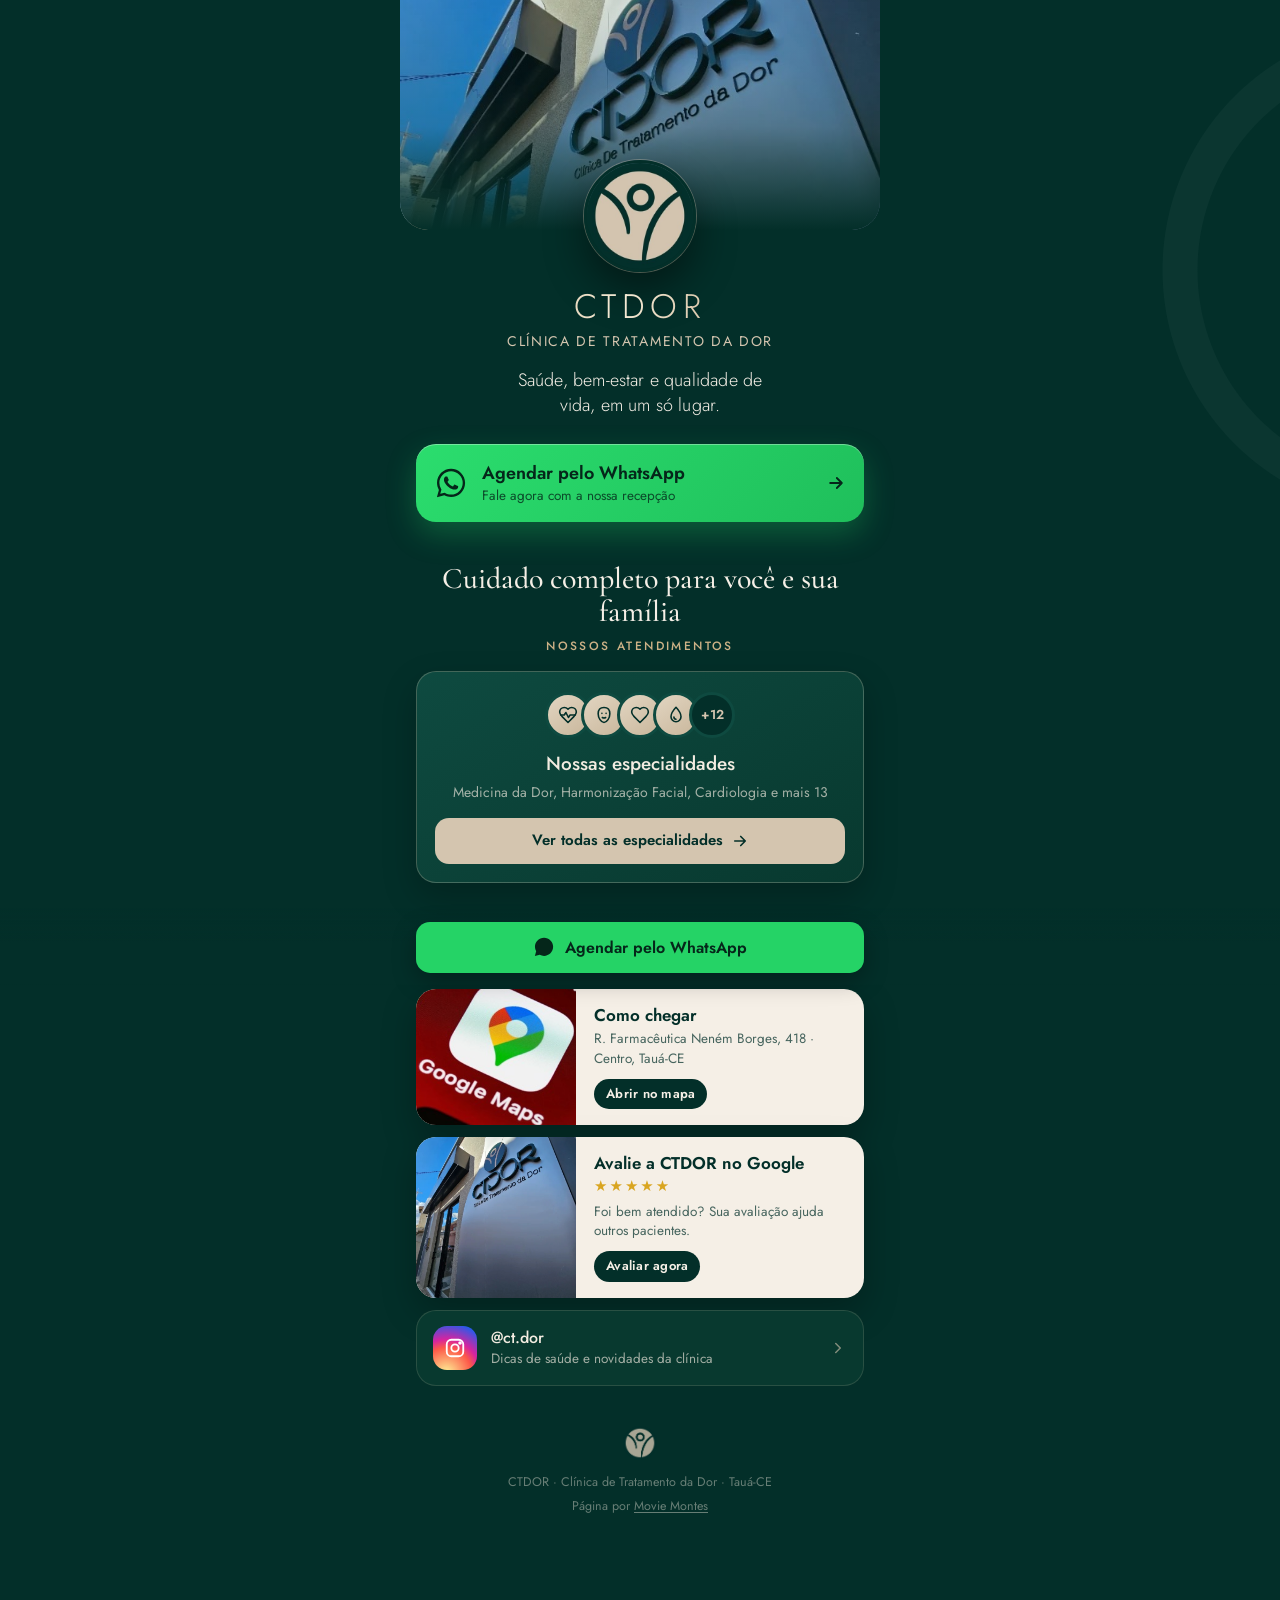
==== commit 0e015eeb: "CTDOR: "Nossos atendimentos" embaixo do título da seção Co-Authored-By: Claude Opus 5.5 <noreply@ant" ====
--- a/ctdor/index.html
+++ b/ctdor/index.html
@@ -41,8 +41,8 @@
 
       <!-- ============ ESPECIALIDADES (lista completa em especialidades.html) ============ -->
       <section class="secao surge">
-        <span class="rotulo">Nossos atendimentos</span>
         <h2>Cuidado completo para você e sua família</h2>
+        <span class="rotulo abaixo">Nossos atendimentos</span>
 
         <a class="esp-card" id="resumo-esp" href="especialidades.html">
           <span class="icones" aria-hidden="true"></span>
--- a/ctdor/estilo.css
+++ b/ctdor/estilo.css
@@ -85,6 +85,7 @@
   display: block; text-align: center; font-size: 12px; font-weight: 500;
   letter-spacing: .2em; text-transform: uppercase; color: var(--ouro);
 }
+.rotulo.abaixo { margin-top: 10px; }
 h2 {
   text-align: center; font-family: "Cormorant Garamond", serif; font-weight: 500;
   font-size: 30px; line-height: 1.1; color: var(--creme); margin-top: 4px;
